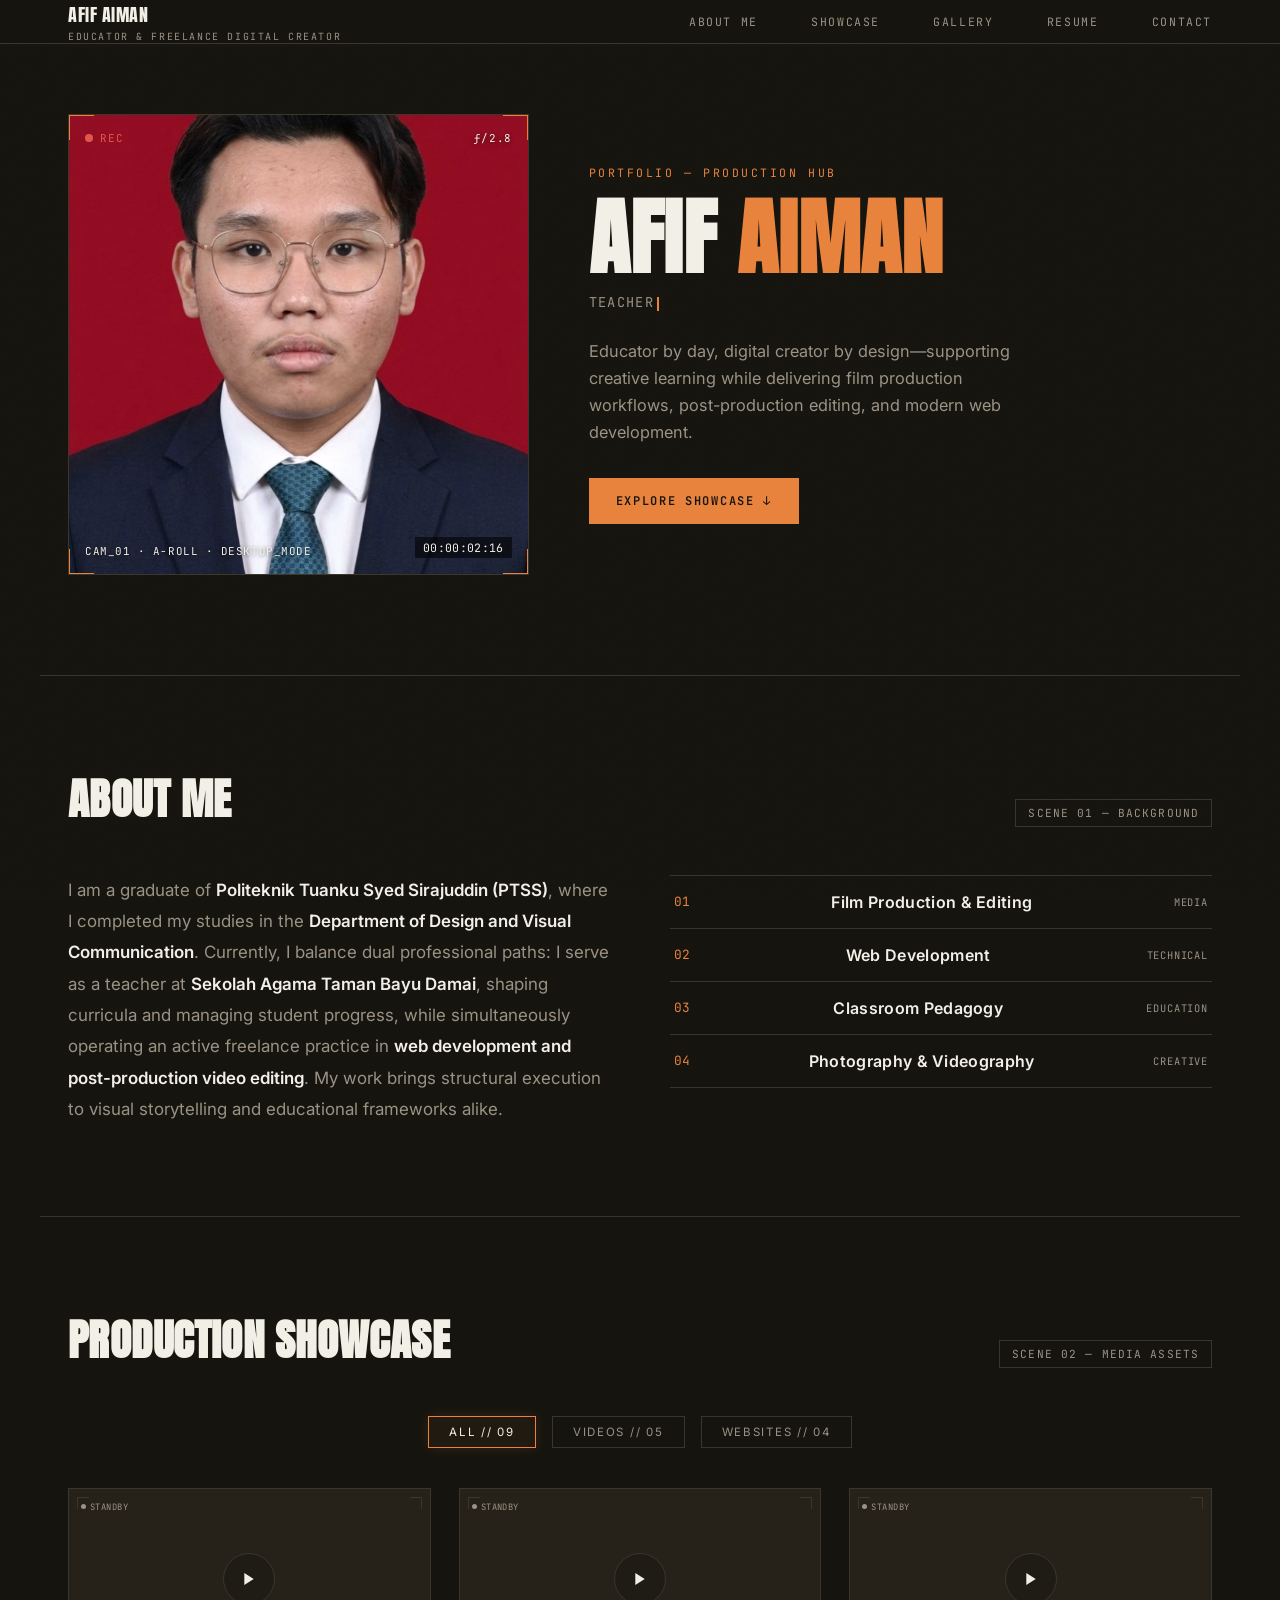
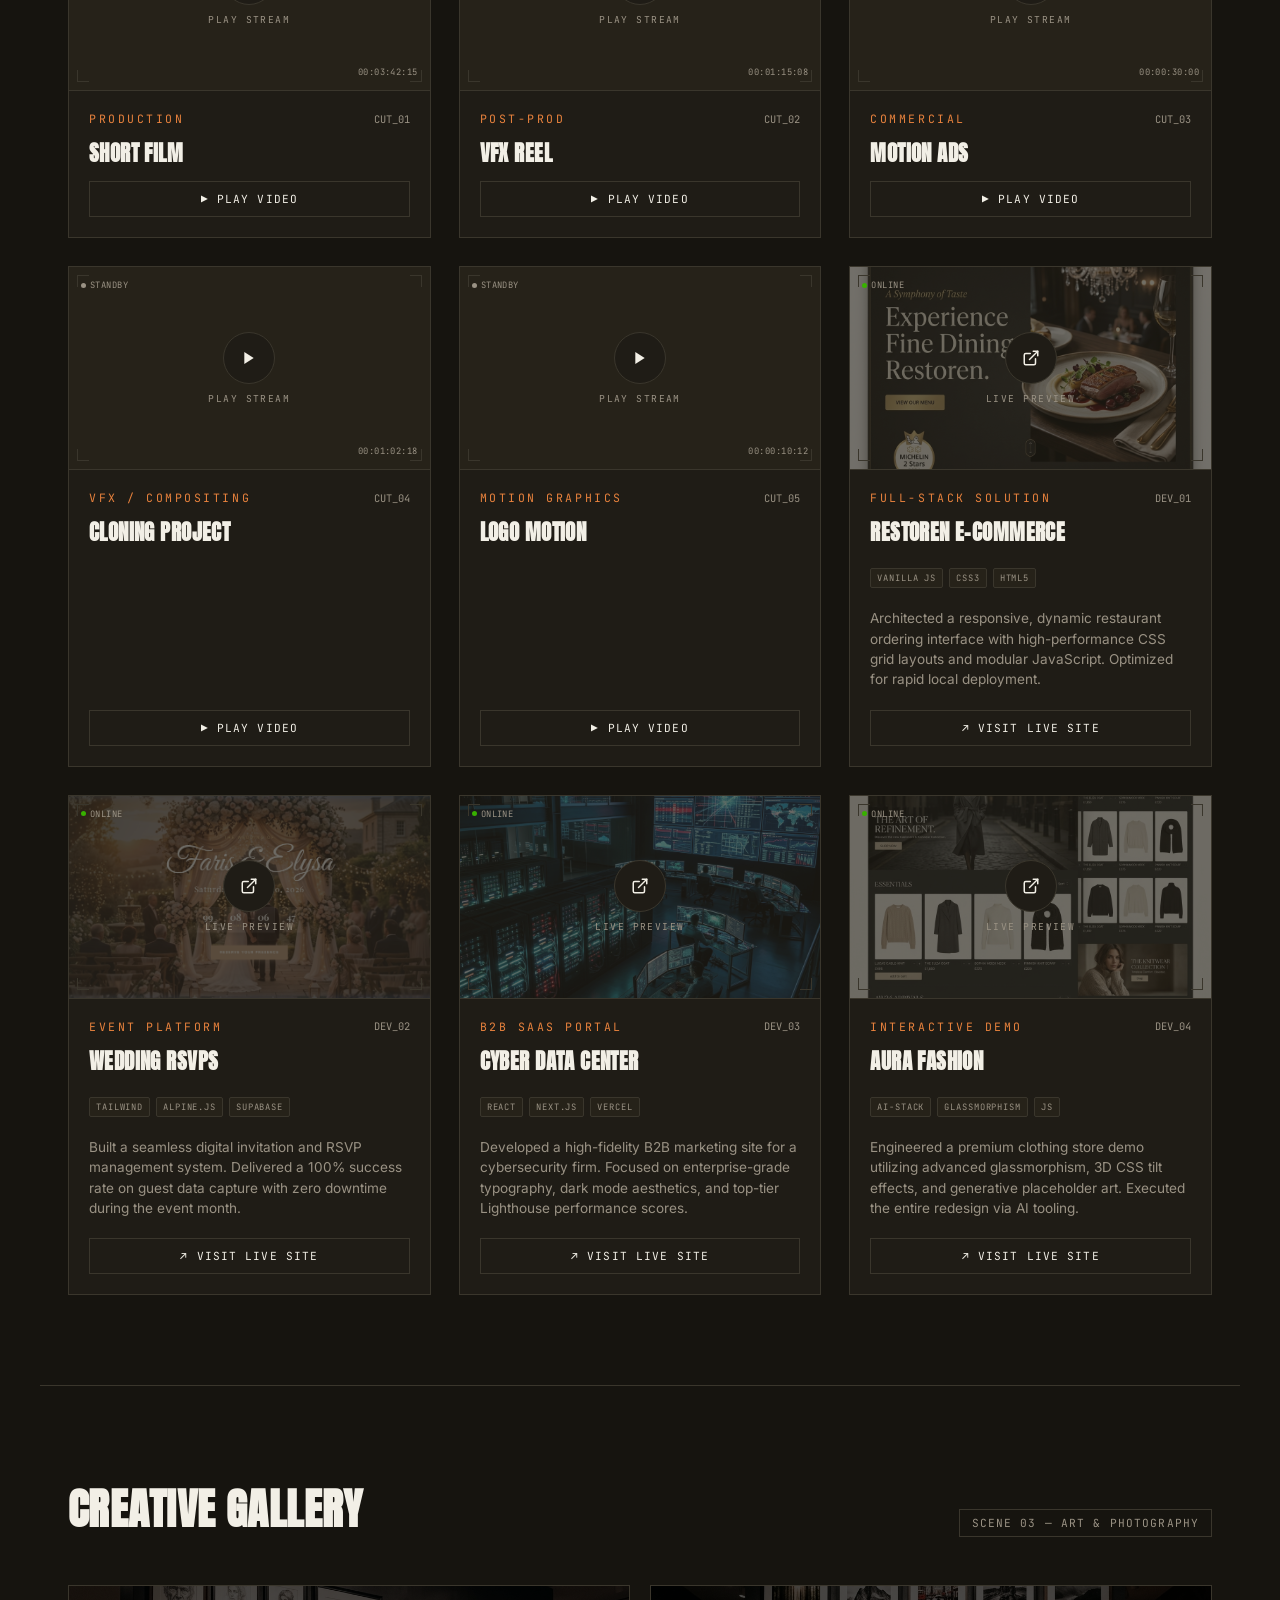
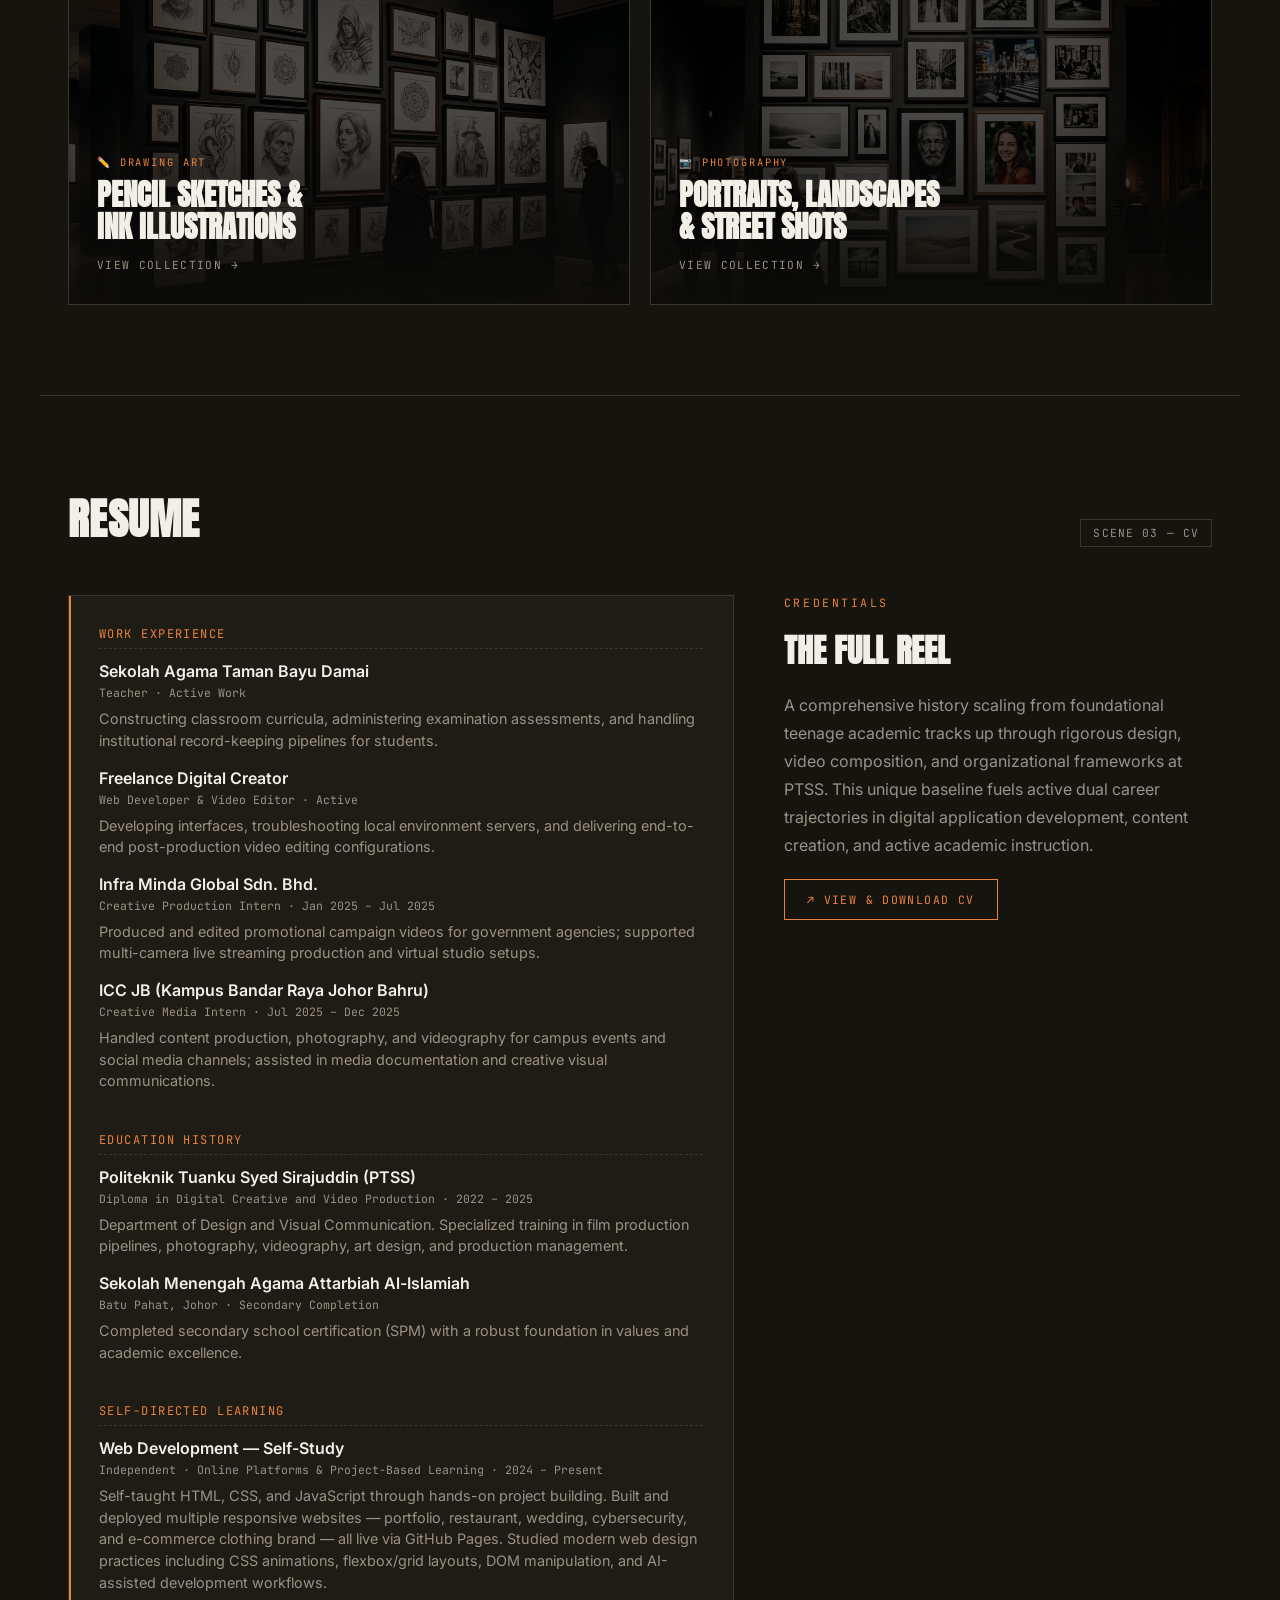
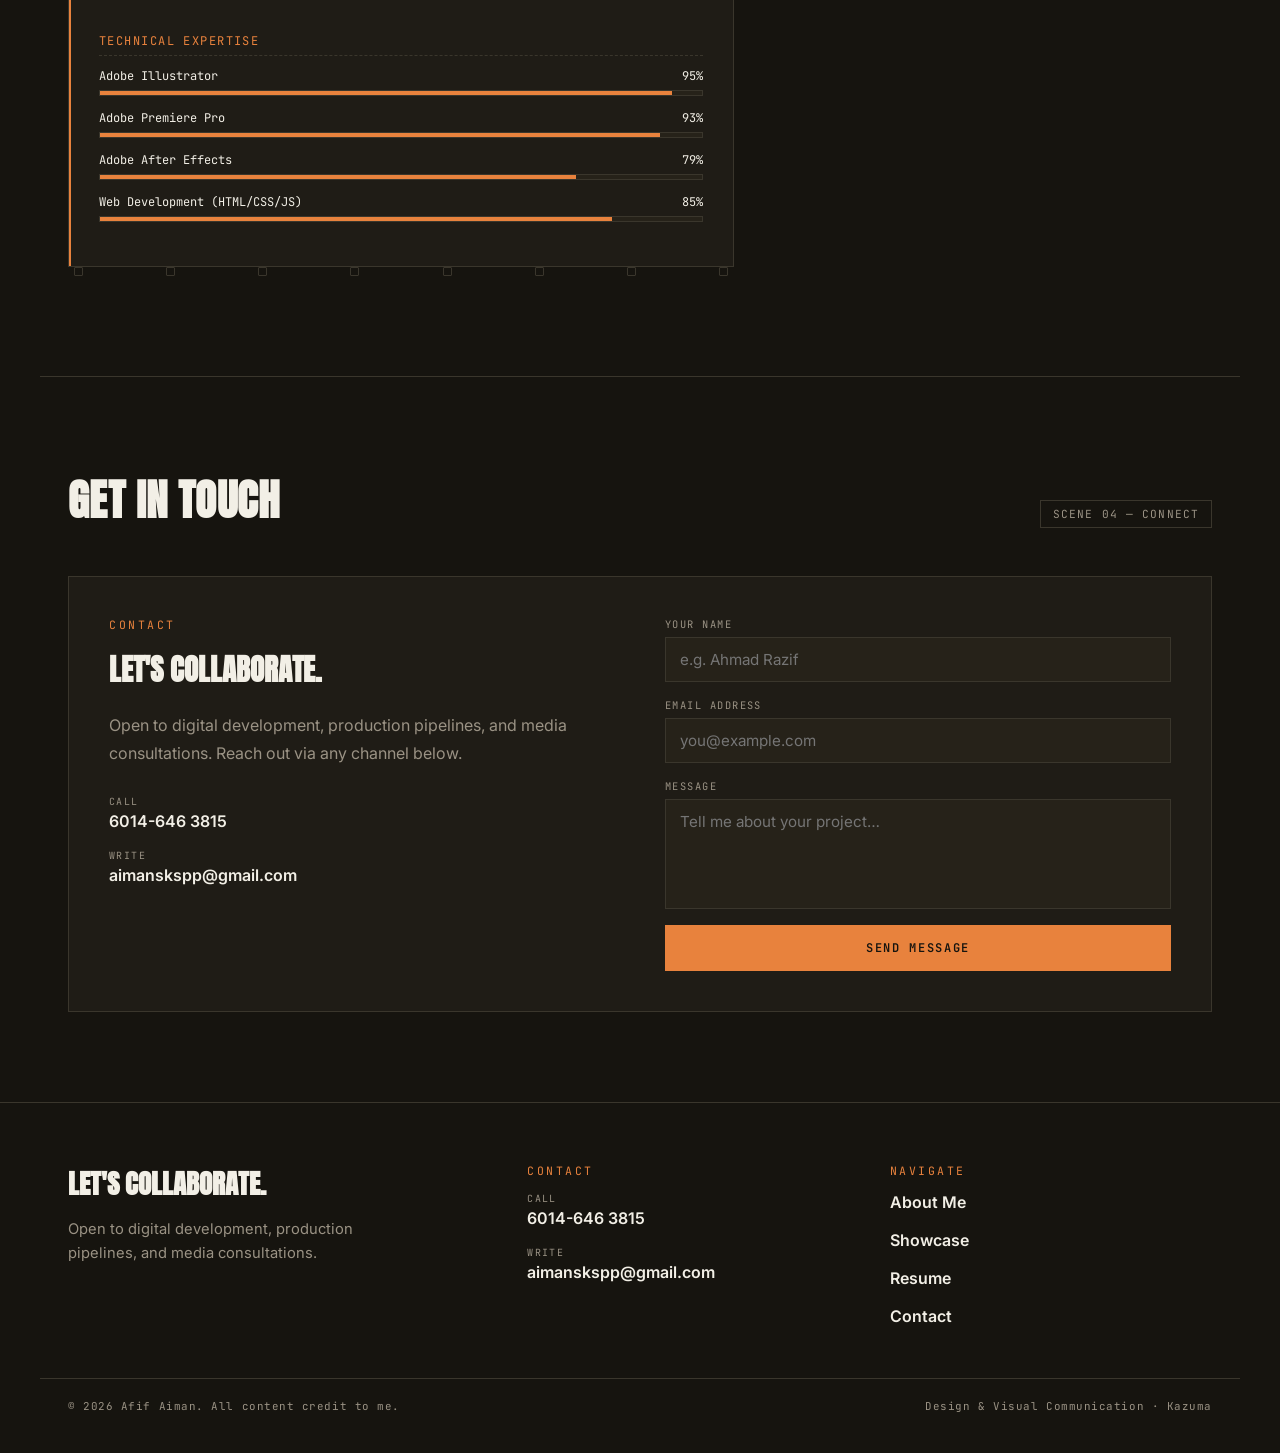
==== index.html @ 5ef1ac7d "Initial commit of portfolio codebase" ====
<!DOCTYPE html>
<html lang="en">

<head>
  <meta charset="UTF-8">
  <meta name="viewport" content="width=device-width, initial-scale=1.0">
  <meta name="description"
    content="Afif Aiman — Educator, Video Editor & Web Developer. Portfolio showcasing film production, post-production work, and web development projects.">
  
  <!-- Open Graph / Facebook -->
  <meta property="og:type" content="website">
  <meta property="og:title" content="Afif Aiman — Portfolio">
  <meta property="og:description" content="Educator, Video Editor & Web Developer. Portfolio showcasing film production, post-production work, and web development projects.">
  <meta property="og:image" content="assets/images/afif_portrait.jpg">

  <title>Afif Aiman — Portfolio</title>

  <!-- Preconnect for fonts -->
  <link rel="preconnect" href="https://fonts.googleapis.com">
  <link rel="preconnect" href="https://fonts.gstatic.com" crossorigin>
  <link
    href="https://fonts.googleapis.com/css2?family=Anton&family=Inter:wght@400;500;600;700;800&family=JetBrains+Mono:wght@400;500;600&display=swap"
    rel="stylesheet">

  <!-- Stylesheets -->
  <link rel="stylesheet" href="css/style.css">
  <link rel="stylesheet" href="css/animations.css">
  <link rel="stylesheet" href="css/components.css">
</head>

<body>

  <!-- ================================================================
     PAGE LOADER
================================================================ -->
  <div id="page-loader">
    <div class="loader-name">Afif <span>Aiman</span></div>
    <div class="loader-tc mono">LOADING REEL…</div>
    <div class="loader-bar-wrap">
      <div class="loader-bar"></div>
    </div>
  </div>

  <!-- ================================================================
     HEADER / NAV
================================================================ -->
  <header>
    <nav class="container">
      <a href="#top" class="brand">
        <span class="name">AFIF AIMAN</span>
        <span class="role">Educator &amp; Freelance Digital Creator</span>
      </a>
      <div class="navlinks" id="navlinks">
        <a href="#about">About Me</a>
        <a href="#work">Showcase</a>
        <a href="#gallery">Gallery</a>
        <a href="#resume">Resume</a>
        <a href="#contact">Contact</a>
      </div>
      <button class="menu-btn" id="menuBtn" aria-label="Toggle menu">
        <span></span><span></span><span></span>
      </button>
    </nav>
  </header>

  <!-- ================================================================
     HERO
================================================================ -->
  <section class="hero" id="top">
    <!-- Portrait Viewfinder -->
    <div class="viewfinder reveal">
      <div class="corner tl"></div>
      <div class="corner tr"></div>
      <div class="corner bl"></div>
      <div class="corner br"></div>
      <div class="rec"><span class="dot"></span>REC</div>
      <div class="fstop">ƒ/2.8</div>
      <img src="assets/images/afif_portrait.jpg" alt="Afif Aiman Portrait">
      <div class="frame-label">CAM_01 · A-ROLL · <span id="device-status">DETECTING…</span></div>
      <div class="tc mono" id="timecode">00:00:00:00</div>
    </div>

    <!-- Hero Text -->
    <div class="hero-copy">
      <span class="eyebrow reveal">Portfolio — Production Hub</span>
      <h1 class="reveal">Afif <span>Aiman</span></h1>
      <div class="role-line mono reveal" id="role-typing"></div>
    <p class="lede reveal">Educator by day, digital creator by design—supporting creative learning while delivering film production workflows, post-production editing, and modern web development.</p>
      <a href="#work" class="btn reveal">Explore Showcase ↓</a>
    </div>
  </section>

  <div class="divider"></div>

  <!-- ================================================================
     ABOUT ME
================================================================ -->
  <section id="about">
    <div class="sec-head reveal">
      <h2>About Me</h2>
      <span class="slate mono">SCENE 01 — BACKGROUND</span>
    </div>
    <div class="about-grid">
      <p class="reveal">
        I am a graduate of <strong>Politeknik Tuanku Syed Sirajuddin (PTSS)</strong>, where I completed my studies in
        the <strong>Department of Design and Visual Communication</strong>. Currently, I balance dual professional
        paths: I serve as a teacher at <strong>Sekolah Agama Taman Bayu Damai</strong>, shaping curricula and managing
        student progress, while simultaneously operating an active freelance practice in <strong>web development and
          post-production video editing</strong>. My work brings structural execution to visual storytelling and
        educational frameworks alike.
      </p>
      <div class="discipline-list reveal">
        <div class="row"><span class="n">01</span><span class="label">Film Production &amp; Editing</span><span
            class="tag">Media</span></div>
        <div class="row"><span class="n">02</span><span class="label">Web Development</span><span
            class="tag">Technical</span></div>
        <div class="row"><span class="n">03</span><span class="label">Classroom Pedagogy</span><span
            class="tag">Education</span></div>
        <div class="row"><span class="n">04</span><span class="label">Photography &amp; Videography</span><span
            class="tag">Creative</span></div>
      </div>
    </div>
  </section>

  <div class="divider"></div>

  <!-- ================================================================
     PRODUCTION SHOWCASE
================================================================ -->
  <section id="work">
    <div class="sec-head reveal">
      <h2>Production Showcase</h2>
      <span class="slate mono">SCENE 02 — MEDIA ASSETS</span>
    </div>

    <!-- Project Type Filters -->
    <div class="showcase-filters reveal">
      <button class="filter-btn active font-mono" data-filter="all">ALL // 09</button>
      <button class="filter-btn font-mono" data-filter="video">VIDEOS // 05</button>
      <button class="filter-btn font-mono" data-filter="web">WEBSITES // 04</button>
    </div>

    <div class="portfolio-grid reveal-stagger">

      <!-- Card 1 -->
      <div class="project-card" data-video-id="19JrZPFjQmcKv3KXk-9Lq7oL4a1dRv72q" data-category="video">
        <div class="thumb-container">
          <div class="mini-corner tl"></div>
          <div class="mini-corner tr"></div>
          <div class="mini-corner bl"></div>
          <div class="mini-corner br"></div>
          <div class="play-overlay">
            <div class="play-btn-circle">
              <svg width="16" height="16" viewBox="0 0 24 24" fill="currentColor">
                <polygon points="5 3 19 12 5 21 5 3"></polygon>
              </svg>
            </div>
            <span class="play-status mono">PLAY STREAM</span>
          </div>
          <div class="mini-rec"><span class="mini-dot"></span>STANDBY</div>
          <div class="mini-timecode mono">00:03:42:15</div>
        </div>
        <div class="card-details">
          <div class="card-meta">
            <span class="eyebrow">Production</span>
            <span class="mono">CUT_01</span>
          </div>
          <h3 class="proj-title">Short Film</h3>
          <button class="card-link play-trigger">▶ Play Video</button>
        </div>
      </div>

      <!-- Card 2 -->
      <div class="project-card" data-video-id="1i-bFOlFZlVNSfEAXSHqJ-2ljofDSh2hA" data-category="video">
        <div class="thumb-container">
          <div class="mini-corner tl"></div>
          <div class="mini-corner tr"></div>
          <div class="mini-corner bl"></div>
          <div class="mini-corner br"></div>
          <div class="play-overlay">
            <div class="play-btn-circle">
              <svg width="16" height="16" viewBox="0 0 24 24" fill="currentColor">
                <polygon points="5 3 19 12 5 21 5 3"></polygon>
              </svg>
            </div>
            <span class="play-status mono">PLAY STREAM</span>
          </div>
          <div class="mini-rec"><span class="mini-dot"></span>STANDBY</div>
          <div class="mini-timecode mono">00:01:15:08</div>
        </div>
        <div class="card-details">
          <div class="card-meta">
            <span class="eyebrow">Post-Prod</span>
            <span class="mono">CUT_02</span>
          </div>
          <h3 class="proj-title">VFX Reel</h3>
          <button class="card-link play-trigger">▶ Play Video</button>
        </div>
      </div>

      <!-- Card 3 -->
      <div class="project-card" data-video-id="1vhKcCFGJSH9IET9AkDH5vmOn2MJUQjmy" data-category="video">
        <div class="thumb-container">
          <div class="mini-corner tl"></div>
          <div class="mini-corner tr"></div>
          <div class="mini-corner bl"></div>
          <div class="mini-corner br"></div>
          <div class="play-overlay">
            <div class="play-btn-circle">
              <svg width="16" height="16" viewBox="0 0 24 24" fill="currentColor">
                <polygon points="5 3 19 12 5 21 5 3"></polygon>
              </svg>
            </div>
            <span class="play-status mono">PLAY STREAM</span>
          </div>
          <div class="mini-rec"><span class="mini-dot"></span>STANDBY</div>
          <div class="mini-timecode mono">00:00:30:00</div>
        </div>
        <div class="card-details">
          <div class="card-meta">
            <span class="eyebrow">Commercial</span>
            <span class="mono">CUT_03</span>
          </div>
          <h3 class="proj-title">Motion Ads</h3>
          <button class="card-link play-trigger">▶ Play Video</button>
        </div>
      </div>

      <!-- Card 4 -->
      <div class="project-card" data-video-id="1fyhZ5MHlgwYPPy3WdwD_O8TzLxdksCBk" data-category="video">
        <div class="thumb-container">
          <div class="mini-corner tl"></div>
          <div class="mini-corner tr"></div>
          <div class="mini-corner bl"></div>
          <div class="mini-corner br"></div>
          <div class="play-overlay">
            <div class="play-btn-circle">
              <svg width="16" height="16" viewBox="0 0 24 24" fill="currentColor">
                <polygon points="5 3 19 12 5 21 5 3"></polygon>
              </svg>
            </div>
            <span class="play-status mono">PLAY STREAM</span>
          </div>
          <div class="mini-rec"><span class="mini-dot"></span>STANDBY</div>
          <div class="mini-timecode mono">00:01:02:18</div>
        </div>
        <div class="card-details">
          <div class="card-meta">
            <span class="eyebrow">VFX / Compositing</span>
            <span class="mono">CUT_04</span>
          </div>
          <h3 class="proj-title">Cloning Project</h3>
          <button class="card-link play-trigger">▶ Play Video</button>
        </div>
      </div>

      <!-- Card 5 -->
      <div class="project-card" data-video-id="1nnyy6swxqSJ3A_WnFyUNcSyf5q1lVf3g" data-category="video">
        <div class="thumb-container">
          <div class="mini-corner tl"></div>
          <div class="mini-corner tr"></div>
          <div class="mini-corner bl"></div>
          <div class="mini-corner br"></div>
          <div class="play-overlay">
            <div class="play-btn-circle">
              <svg width="16" height="16" viewBox="0 0 24 24" fill="currentColor">
                <polygon points="5 3 19 12 5 21 5 3"></polygon>
              </svg>
            </div>
            <span class="play-status mono">PLAY STREAM</span>
          </div>
          <div class="mini-rec"><span class="mini-dot"></span>STANDBY</div>
          <div class="mini-timecode mono">00:00:10:12</div>
        </div>
        <div class="card-details">
          <div class="card-meta">
            <span class="eyebrow">Motion Graphics</span>
            <span class="mono">CUT_05</span>
          </div>
          <h3 class="proj-title">Logo Motion</h3>
          <button class="card-link play-trigger">▶ Play Video</button>
        </div>
      </div>

      <!-- Card 6 (Web Development) -->
      <div class="project-card web-project" data-category="web">
<a href="https://celadon-puffpuff-ca293a.netlify.app" target="_blank" rel="noopener" class="thumb-container">
          <div class="mini-corner tl"></div>
          <div class="mini-corner tr"></div>
          <div class="mini-corner bl"></div>
          <div class="mini-corner br"></div>
          <div class="play-overlay">
            <div class="play-btn-circle">
              <svg width="18" height="18" viewBox="0 0 24 24" fill="none" stroke="currentColor" stroke-width="2"
                stroke-linecap="round" stroke-linejoin="round">
                <path d="M18 13v6a2 2 0 0 1-2 2H5a2 2 0 0 1-2-2V8a2 2 0 0 1 2-2h6"></path>
                <polyline points="15 3 21 3 21 9"></polyline>
                <line x1="10" y1="14" x2="21" y2="3"></line>
              </svg>
            </div>
            <span class="play-status mono">LIVE PREVIEW</span>
          </div>
          <div class="mini-rec"><span class="mini-dot active"></span>ONLINE</div>
          <img class="web-thumb" src="assets/images/restoren_screenshot.png" alt="Restoren Website Mockup">
        </a>
        <div class="card-details">
          <div class="card-meta">
            <span class="eyebrow">Full-Stack Solution</span>
            <span class="mono">DEV_01</span>
          </div>
          <h3 class="proj-title">Restoren E-Commerce</h3>
          <div class="tech-tags">
            <span>Vanilla JS</span><span>CSS3</span><span>HTML5</span>
          </div>
          <p class="proj-desc">Architected a responsive, dynamic restaurant ordering interface with high-performance CSS grid layouts and modular JavaScript. Optimized for rapid local deployment.</p>
<a href="https://celadon-puffpuff-ca293a.netlify.app" target="_blank" rel="noopener" class="card-link">↗ Visit Live Site</a>
        </div>
      </div>

      <!-- Card 7 (Web Development) -->
      <div class="project-card web-project" data-category="web">
<a href="https://joyful-fenglisu-0a3057.netlify.app" target="_blank" rel="noopener" class="thumb-container">
          <div class="mini-corner tl"></div>
          <div class="mini-corner tr"></div>
          <div class="mini-corner bl"></div>
          <div class="mini-corner br"></div>
          <div class="play-overlay">
            <div class="play-btn-circle">
              <svg width="18" height="18" viewBox="0 0 24 24" fill="none" stroke="currentColor" stroke-width="2"
                stroke-linecap="round" stroke-linejoin="round">
                <path d="M18 13v6a2 2 0 0 1-2 2H5a2 2 0 0 1-2-2V8a2 2 0 0 1 2-2h6"></path>
                <polyline points="15 3 21 3 21 9"></polyline>
                <line x1="10" y1="14" x2="21" y2="3"></line>
              </svg>
            </div>
            <span class="play-status mono">LIVE PREVIEW</span>
          </div>
          <div class="mini-rec"><span class="mini-dot active"></span>ONLINE</div>
          <img class="web-thumb" src="assets/images/wedding_screenshot.png" alt="Wedding Website Mockup">
        </a>
        <div class="card-details">
          <div class="card-meta">
            <span class="eyebrow">Event Platform</span>
            <span class="mono">DEV_02</span>
          </div>
          <h3 class="proj-title">Wedding RSVPs</h3>
          <div class="tech-tags">
            <span>Tailwind</span><span>Alpine.js</span><span>Supabase</span>
          </div>
          <p class="proj-desc">Built a seamless digital invitation and RSVP management system. Delivered a 100% success rate on guest data capture with zero downtime during the event month.</p>
<a href="https://joyful-fenglisu-0a3057.netlify.app" target="_blank" rel="noopener" class="card-link">↗ Visit Live Site</a>
        </div>
      </div>

      <!-- Card 8 (Web Development) -->
      <div class="project-card web-project" data-category="web">
<a href="https://astounding-salmiakki-6d074b.netlify.app" target="_blank" rel="noopener" class="thumb-container">
          <div class="mini-corner tl"></div>
          <div class="mini-corner tr"></div>
          <div class="mini-corner bl"></div>
          <div class="mini-corner br"></div>
          <div class="play-overlay">
            <div class="play-btn-circle">
              <svg width="18" height="18" viewBox="0 0 24 24" fill="none" stroke="currentColor" stroke-width="2"
                stroke-linecap="round" stroke-linejoin="round">
                <path d="M18 13v6a2 2 0 0 1-2 2H5a2 2 0 0 1-2-2V8a2 2 0 0 1 2-2h6"></path>
                <polyline points="15 3 21 3 21 9"></polyline>
                <line x1="10" y1="14" x2="21" y2="3"></line>
              </svg>
            </div>
            <span class="play-status mono">LIVE PREVIEW</span>
          </div>
          <div class="mini-rec"><span class="mini-dot active"></span>ONLINE</div>
          <img class="web-thumb" src="assets/images/datacenter_screenshot.png" alt="Cybersecurity Website Mockup">
        </a>
        <div class="card-details">
          <div class="card-meta">
            <span class="eyebrow">B2B SaaS Portal</span>
            <span class="mono">DEV_03</span>
          </div>
          <h3 class="proj-title">Cyber Data Center</h3>
          <div class="tech-tags">
            <span>React</span><span>Next.js</span><span>Vercel</span>
          </div>
          <p class="proj-desc">Developed a high-fidelity B2B marketing site for a cybersecurity firm. Focused on enterprise-grade typography, dark mode aesthetics, and top-tier Lighthouse performance scores.</p>
<a href="https://astounding-salmiakki-6d074b.netlify.app" target="_blank" rel="noopener" class="card-link">↗ Visit Live Site</a>
        </div>
      </div>

      <!-- Card 9 (Web Development - Clothing) -->
      <div class="project-card web-project" data-category="web">
<a href="https://clinquant-gecko-3208d1.netlify.app" target="_blank" rel="noopener" class="thumb-container">
          <div class="mini-corner tl"></div>
          <div class="mini-corner tr"></div>
          <div class="mini-corner bl"></div>
          <div class="mini-corner br"></div>
          <div class="play-overlay">
            <div class="play-btn-circle">
              <svg width="18" height="18" viewBox="0 0 24 24" fill="none" stroke="currentColor" stroke-width="2"
                stroke-linecap="round" stroke-linejoin="round">
                <path d="M18 13v6a2 2 0 0 1-2 2H5a2 2 0 0 1-2-2V8a2 2 0 0 1 2-2h6"></path>
                <polyline points="15 3 21 3 21 9"></polyline>
                <line x1="10" y1="14" x2="21" y2="3"></line>
              </svg>
            </div>
            <span class="play-status mono">LIVE PREVIEW</span>
          </div>
          <div class="mini-rec"><span class="mini-dot active"></span>ONLINE</div>
          <img class="web-thumb" src="clothing/assets/clothing_screenshot.png" alt="AURA Clothing Mockup">
        </a>
        <div class="card-details">
          <div class="card-meta">
            <span class="eyebrow">Interactive Demo</span>
            <span class="mono">DEV_04</span>
          </div>
          <h3 class="proj-title">AURA Fashion</h3>
          <div class="tech-tags">
            <span>AI-Stack</span><span>Glassmorphism</span><span>JS</span>
          </div>
          <p class="proj-desc">Engineered a premium clothing store demo utilizing advanced glassmorphism, 3D CSS tilt effects, and generative placeholder art. Executed the entire redesign via AI tooling.</p>
<a href="https://clinquant-gecko-3208d1.netlify.app" target="_blank" rel="noopener" class="card-link">↗ Visit Live Site</a>
        </div>
      </div>

    </div>
  </section>

  <div class="divider"></div>

  <!-- ================================================================
     GALLERY TEASER
================================================================ -->
  <section id="gallery">
    <div class="sec-head reveal">
      <h2>Creative Gallery</h2>
      <span class="slate mono">SCENE 03 — ART &amp; PHOTOGRAPHY</span>
    </div>
    <div class="gallery-teaser reveal">
      <a href="./gallery/index.html" class="gallery-card drawing-card" id="galleryCardDrawing">
        <div class="gc-bg" style="background-image:url('./gallery/images/drawing_hero.png')"></div>
        <div class="gc-content">
          <span class="gc-label mono">✏️ Drawing Art</span>
          <h3>Pencil Sketches &amp;<br>Ink Illustrations</h3>
          <span class="gc-cta">View Collection →</span>
        </div>
      </a>
      <a href="./gallery/index.html" class="gallery-card photo-card" id="galleryCardPhoto">
        <div class="gc-bg" style="background-image:url('./gallery/images/photo_hero.png')"></div>
        <div class="gc-content">
          <span class="gc-label mono">📷 Photography</span>
          <h3>Portraits, Landscapes<br>&amp; Street Shots</h3>
          <span class="gc-cta">View Collection →</span>
        </div>
      </a>
    </div>
  </section>

  <div class="divider"></div>



  <!-- ================================================================
     RESUME
================================================================ -->
  <section id="resume">
    <div class="sec-head reveal">
      <h2>Resume</h2>
      <span class="slate mono">SCENE 03 — CV</span>
    </div>
    <div class="resume-wrap">
      <div>
        <div class="resume-card reveal">
          <!-- Work Experience -->
          <div>
            <div class="resume-section-title">Work Experience</div>
            <div class="resume-item">
              <h4>Sekolah Agama Taman Bayu Damai</h4>
              <div class="meta">Teacher · Active Work</div>
              <p>Constructing classroom curricula, administering examination assessments, and handling institutional
                record-keeping pipelines for students.</p>
            </div>
            <div class="resume-item">
              <h4>Freelance Digital Creator</h4>
              <div class="meta">Web Developer &amp; Video Editor · Active</div>
              <p>Developing interfaces, troubleshooting local environment servers, and delivering end-to-end
                post-production video editing configurations.</p>
            </div>
            <div class="resume-item">
              <h4>Infra Minda Global Sdn. Bhd.</h4>
              <div class="meta">Creative Production Intern · Jan 2025 – Jul 2025</div>
              <p>Produced and edited promotional campaign videos for government agencies; supported multi-camera live streaming production and virtual studio setups.</p>
            </div>
            <div class="resume-item">
              <h4>ICC JB (Kampus Bandar Raya Johor Bahru)</h4>
              <div class="meta">Creative Media Intern · Jul 2025 – Dec 2025</div>
              <p>Handled content production, photography, and videography for campus events and social media channels; assisted in media documentation and creative visual communications.</p>
            </div>
          </div>

          <!-- Education -->
          <div>
            <div class="resume-section-title">Education History</div>
            <div class="resume-item">
              <h4>Politeknik Tuanku Syed Sirajuddin (PTSS)</h4>
              <div class="meta">Diploma in Digital Creative and Video Production · 2022 – 2025</div>
              <p>Department of Design and Visual Communication. Specialized training in film production pipelines,
                photography, videography, art design, and production management.</p>
            </div>
            <div class="resume-item">
              <h4>Sekolah Menengah Agama Attarbiah Al-Islamiah</h4>
              <div class="meta">Batu Pahat, Johor · Secondary Completion</div>
              <p>Completed secondary school certification (SPM) with a robust foundation in values and academic
                excellence.</p>
            </div>
          </div>

          <!-- Self-Directed Learning -->
          <div>
            <div class="resume-section-title">Self-Directed Learning</div>
            <div class="resume-item">
              <h4>Web Development — Self-Study</h4>
              <div class="meta">Independent · Online Platforms &amp; Project-Based Learning · 2024 – Present</div>
              <p>Self-taught HTML, CSS, and JavaScript through hands-on project building. Built and deployed multiple
                responsive websites — portfolio, restaurant, wedding, cybersecurity, and e-commerce clothing brand —
                all live via GitHub Pages. Studied modern web design practices including CSS animations, flexbox/grid
                layouts, DOM manipulation, and AI-assisted development workflows.</p>
            </div>
          </div>

          <!-- Skills -->
          <div>
            <div class="resume-section-title">Technical Expertise</div>
            <div class="skill-progress">
              <div class="info"><span>Adobe Illustrator</span><span>95%</span></div>
              <div class="bar-bg">
                <div class="bar-fill" data-width="95%"></div>
              </div>
            </div>
            <div class="skill-progress">
              <div class="info"><span>Adobe Premiere Pro</span><span>93%</span></div>
              <div class="bar-bg">
                <div class="bar-fill" data-width="93%"></div>
              </div>
            </div>
            <div class="skill-progress">
              <div class="info"><span>Adobe After Effects</span><span>79%</span></div>
              <div class="bar-bg">
                <div class="bar-fill" data-width="79%"></div>
              </div>
            </div>
            <div class="skill-progress">
              <div class="info"><span>Web Development (HTML/CSS/JS)</span><span>85%</span></div>
              <div class="bar-bg">
                <div class="bar-fill" data-width="85%"></div>
              </div>
            </div>
          </div>
        </div>
        <div class="sprockets">
          <span></span><span></span><span></span><span></span><span></span><span></span><span></span><span></span>
        </div>
      </div>

      <div class="resume-info reveal">
        <span class="eyebrow">Credentials</span>
        <h3>The Full Reel</h3>
        <p>A comprehensive history scaling from foundational teenage academic tracks up through rigorous design, video
          composition, and organizational frameworks at PTSS. This unique baseline fuels active dual career trajectories
          in digital application development, content creation, and active academic instruction.</p>
        <a class="download-btn" href="assets/cv/afif_cv.html" target="_blank" rel="noopener" aria-label="Open CV">
          ↗ View &amp; Download CV
        </a>
      </div>
    </div>
  </section>

  <div class="divider"></div>

  <!-- ================================================================
     CONTACT
================================================================ -->
  <section id="contact">
    <div class="sec-head reveal">
      <h2>Get In Touch</h2>
      <span class="slate mono">SCENE 04 — CONNECT</span>
    </div>
    <div class="contact-section reveal">
      <div class="contact-grid">
        <!-- Info Block -->
        <div class="contact-info-block">
          <span class="eyebrow">Contact</span>
          <h3>Let's Collaborate.</h3>
          <p>Open to digital development, production
            pipelines, and media consultations. Reach out via any channel below.</p>
          <div class="contact-line-item">
            <span class="k">Call</span>
            <a href="tel:+60146463815"><span class="v">6014-646 3815</span></a>
          </div>
          <div class="contact-line-item">
            <span class="k">Write</span>
            <a href="mailto:aimanskspp@gmail.com"><span class="v">aimanskspp@gmail.com</span></a>
          </div>
        </div>

        <!-- Contact Form — powered by FormSubmit.co (no backend needed) -->
        <form class="contact-form" id="contactForm" method="POST" novalidate>
          <input type="hidden" name="_subject" value="New message from your portfolio">
          <input type="hidden" name="_captcha" value="false">
          <input type="hidden" name="_template" value="table">
          <input type="hidden" name="_next" value="thanks.html">
          <input type="text" name="_honey" style="display:none">

          <div class="form-group">
            <label for="contact-name">Your Name</label>
            <input type="text" id="contact-name" name="name" placeholder="e.g. Ahmad Razif" required>
          </div>
          <div class="form-group">
            <label for="contact-email">Email Address</label>
            <input type="email" id="contact-email" name="email" placeholder="you@example.com" required>
          </div>
          <div class="form-group">
            <label for="contact-message">Message</label>
            <textarea id="contact-message" name="message" placeholder="Tell me about your project…" required></textarea>
          </div>
          <button type="submit" class="submit-btn" id="submitBtn">Send Message</button>
        </form>
      </div>
    </div>
  </section>

  <!-- ================================================================
     FOOTER
================================================================ -->
  <footer>
    <div class="foot-inner">
      <div>
        <h3>Let's collaborate.</h3>
        <p>Open to digital development, production pipelines, and media consultations.</p>
      </div>
      <div class="foot-col">
        <span class="eyebrow">Contact</span>
        <a class="contact-line" href="tel:+60146463815">
          <span class="k">Call</span><span class="v">6014-646 3815</span>
        </a>
        <a class="contact-line" href="mailto:aimanskspp@gmail.com">
          <span class="k">Write</span><span class="v">aimanskspp@gmail.com</span>
        </a>
      </div>
      <div class="foot-col">
        <span class="eyebrow">Navigate</span>
        <a class="contact-line" href="#about"><span class="v">About Me</span></a>
        <a class="contact-line" href="#work"><span class="v">Showcase</span></a>
        <a class="contact-line" href="#resume"><span class="v">Resume</span></a>
        <a class="contact-line" href="#contact"><span class="v">Contact</span></a>
      </div>
    </div>
    <div class="copyright">
      <span>© 2026 Afif Aiman. All content credit to me.</span>
      <span>Design &amp; Visual Communication · Kazuma</span>
    </div>
  </footer>

  <!-- ================================================================
     VIDEO MODAL
================================================================ -->
  <div class="video-modal" id="videoModal" role="dialog" aria-modal="true" aria-label="Video Player">
    <div class="modal-overlay"></div>
    <div class="modal-content">
      <button class="modal-close" id="modalClose" aria-label="Close player">
        <svg width="24" height="24" viewBox="0 0 24 24" fill="none" stroke="currentColor" stroke-width="2"
          stroke-linecap="round" stroke-linejoin="round">
          <line x1="18" y1="6" x2="6" y2="18"></line>
          <line x1="6" y1="6" x2="18" y2="18"></line>
        </svg>
      </button>
      <div class="video-wrapper">
        <iframe id="modalIframe" src="" frameborder="0" allow="autoplay; fullscreen" allowfullscreen></iframe>
      </div>
      <div class="modal-fallback-bar">
        <span>Browser blocking preview?</span>
        <a id="modalFallbackLink" href="" target="_blank" rel="noopener" class="fallback-link">Stream directly on Google
          Drive ↗</a>
      </div>
    </div>
  </div>

  <!-- ================================================================
     SCRIPTS (deferred, order matters)
================================================================ -->
  <script src="js/main.js" defer></script>
  <script src="js/modal.js" defer></script>
  <script src="js/interactions.js" defer></script>

</body>

</html>
---- css/style.css ----
/* ============================================================
   STYLE.CSS — Design Tokens, Reset, Typography, Layout
   ============================================================ */

@import url('https://fonts.googleapis.com/css2?family=Anton&family=Inter:wght@400;500;600;700;800&family=JetBrains+Mono:wght@400;500;600&display=swap');

/* ---------- TOKENS ---------- */
:root {
  --bg:      #16140F;
  --panel:   #1F1C16;
  --panel-2: #262219;
  --text:    #F2EFE6;
  --muted:   #9A9284;
  --amber:   #E8823D;
  --teal:    #3D6E77;
  --line:    #3A362C;
  --shadow:  0 8px 32px rgba(0,0,0,0.55);
}

/* ---------- RESET ---------- */
*, *::before, *::after { margin: 0; padding: 0; box-sizing: border-box; }
html { scroll-behavior: smooth; font-size: 16px; }
body {
  background: var(--bg);
  color: var(--text);
  font-family: 'Inter', sans-serif;
  overflow-x: hidden;
  -webkit-font-smoothing: antialiased;
}
::selection { background: var(--amber); color: #16140F; }
a { color: inherit; text-decoration: none; }
button { font-family: inherit; cursor: pointer; }
img { display: block; max-width: 100%; }

/* ---------- TYPOGRAPHY HELPERS ---------- */
.mono  { font-family: 'JetBrains Mono', monospace; }
.eyebrow {
  font-family: 'JetBrains Mono', monospace;
  font-size: .72rem;
  letter-spacing: .22em;
  text-transform: uppercase;
  color: var(--amber);
}

/* ---------- LAYOUT HELPERS ---------- */
.container { max-width: 1200px; margin: 0 auto; padding: 0 28px; }
section { max-width: 1200px; margin: 0 auto; padding: 90px 28px; scroll-margin-top: 80px; }
.divider { height: 1px; background: var(--line); max-width: 1200px; margin: 0 auto; }
.sec-head {
  display: flex; align-items: baseline; justify-content: space-between;
  gap: 24px; margin-bottom: 44px; flex-wrap: wrap;
}
.sec-head h2 {
  font-family: 'Anton', sans-serif;
  font-size: clamp(1.9rem, 3.6vw, 2.7rem);
  text-transform: uppercase; letter-spacing: .01em;
}
.sec-head .slate {
  font-family: 'JetBrains Mono', monospace;
  font-size: .7rem; color: var(--muted);
  letter-spacing: .1em; border: 1px solid var(--line); padding: 6px 12px;
}

/* ---------- FILM GRAIN OVERLAY ---------- */
body::before {
  content: "";
  position: fixed; inset: 0;
  pointer-events: none; z-index: 9999; opacity: .035;
  background-image: url("data:image/svg+xml,%3Csvg xmlns='http://www.w3.org/2000/svg' width='120' height='120'%3E%3Cfilter id='n'%3E%3CfeTurbulence type='fractalNoise' baseFrequency='0.9' numOctaves='2' stitchTiles='stitch'/%3E%3C/filter%3E%3Crect width='100%25' height='100%25' filter='url(%23n)'/%3E%3C/svg%3E");
  mix-blend-mode: overlay;
}

/* ---------- CURSOR SPOTLIGHT ---------- */
.cursor-spotlight {
  position: fixed;
  width: 420px; height: 420px;
  border-radius: 50%;
  background: radial-gradient(circle, rgba(232,130,61,.07) 0%, transparent 70%);
  pointer-events: none;
  transform: translate(-50%, -50%);
  z-index: 1;
  transition: opacity .4s;
  opacity: 0;
}
body:hover .cursor-spotlight { opacity: 1; }

/* ---------- RESPONSIVE ---------- */
@media (max-width: 860px) {
  section { padding: 60px 20px; }
  .sec-head { margin-bottom: 32px; }
}
---- css/animations.css ----
/* ============================================================
   ANIMATIONS.CSS — Keyframes, Scroll Reveal, Transitions
   ============================================================ */

/* ---------- KEYFRAMES ---------- */
@keyframes blink        { 0%,100%{opacity:1;} 50%{opacity:.12;} }
@keyframes modalSlideUp { from{opacity:0;transform:translateY(20px) scale(.98);} to{opacity:1;transform:translateY(0) scale(1);} }
@keyframes fadeUp       { from{opacity:0;transform:translateY(28px);} to{opacity:1;transform:translateY(0);} }
@keyframes fadeIn       { from{opacity:0;} to{opacity:1;} }
@keyframes loaderSweep  { from{transform:translateY(0);} to{transform:translateY(-100%);} }
@keyframes skillFill    { from{width:0 !important;} to{width:var(--target-w);} }
@keyframes cursorBlink  { 0%,100%{opacity:1;} 50%{opacity:0;} }
@keyframes pulseAmber   { 0%,100%{box-shadow:0 0 0 0 rgba(232,130,61,.4);} 70%{box-shadow:0 0 0 8px rgba(232,130,61,0);} }

/* ---------- SCROLL REVEAL ---------- */
/* Elements start hidden and reveal on .is-visible (added by IntersectionObserver) */
.reveal {
  opacity: 0;
  transform: translateY(32px);
  transition: opacity .6s cubic-bezier(.16,1,.3,1), transform .6s cubic-bezier(.16,1,.3,1);
}
.reveal.is-visible {
  opacity: 1;
  transform: translateY(0);
}
/* Stagger delays for grid children */
.reveal-stagger > * {
  opacity: 0;
  transform: translateY(32px);
  transition: opacity .55s cubic-bezier(.16,1,.3,1), transform .55s cubic-bezier(.16,1,.3,1);
}
.reveal-stagger.is-visible > *:nth-child(1) { opacity:1; transform:translateY(0); transition-delay:.05s; }
.reveal-stagger.is-visible > *:nth-child(2) { opacity:1; transform:translateY(0); transition-delay:.15s; }
.reveal-stagger.is-visible > *:nth-child(3) { opacity:1; transform:translateY(0); transition-delay:.25s; }
.reveal-stagger.is-visible > *:nth-child(4) { opacity:1; transform:translateY(0); transition-delay:.35s; }
.reveal-stagger.is-visible > *:nth-child(5) { opacity:1; transform:translateY(0); transition-delay:.45s; }
.reveal-stagger.is-visible > *:nth-child(6) { opacity:1; transform:translateY(0); transition-delay:.55s; }
.reveal-stagger.is-visible > *:nth-child(7) { opacity:1; transform:translateY(0); transition-delay:.65s; }
.reveal-stagger.is-visible > *:nth-child(8) { opacity:1; transform:translateY(0); transition-delay:.75s; }
.reveal-stagger.is-visible > *:nth-child(9) { opacity:1; transform:translateY(0); transition-delay:.85s; }
.reveal-stagger.is-visible > *:nth-child(10) { opacity:1; transform:translateY(0); transition-delay:.95s; }

/* ---------- SKILL BAR ANIMATION ---------- */
.bar-fill {
  height: 100%;
  background: var(--amber);
  width: 0;
  transition: width 1.1s cubic-bezier(.16,1,.3,1);
}
.skills-animated .bar-fill { width: var(--target-w) !important; }

/* ---------- PAGE LOADER ---------- */
#page-loader {
  position: fixed; inset: 0; z-index: 10000;
  background: var(--bg);
  display: flex; flex-direction: column;
  align-items: center; justify-content: center; gap: 18px;
  transition: opacity .5s ease, transform .5s cubic-bezier(.7,0,.3,1);
}
#page-loader.hidden {
  opacity: 0;
  transform: translateY(-100%);
  pointer-events: none;
}
.loader-name {
  font-family: 'Anton', sans-serif;
  font-size: clamp(2.2rem,6vw,4rem);
  letter-spacing: .06em;
  text-transform: uppercase;
  animation: fadeIn .6s ease forwards;
}
.loader-name span { color: var(--amber); }
.loader-tc {
  font-family: 'JetBrains Mono', monospace;
  font-size: .8rem;
  color: var(--muted);
  letter-spacing: .14em;
}
.loader-bar-wrap {
  width: 180px; height: 2px; background: var(--line); overflow: hidden;
}
.loader-bar {
  height: 100%; background: var(--amber); width: 0%;
  transition: width 1.4s cubic-bezier(.16,1,.3,1);
}

/* ---------- TYPING CURSOR ---------- */
.typing-cursor {
  display: inline-block;
  width: 2px; height: 1em;
  background: var(--amber);
  vertical-align: text-bottom;
  margin-left: 3px;
  animation: cursorBlink .7s step-end infinite;
}
---- css/components.css ----
/* ============================================================
   COMPONENTS.CSS — Nav, Hero, Cards, Modal, Resume, Footer, Form
   ============================================================ */

/* ---------- NAV ---------- */
header {
  position: sticky; top: 0; z-index: 500;
  background: rgba(22,20,15,.92);
  backdrop-filter: blur(12px);
  border-bottom: 1px solid var(--line);
  transition: box-shadow .3s;
}
header.scrolled { box-shadow: 0 4px 24px rgba(0,0,0,.4); }
nav {
  max-width: 1200px; margin: 0 auto;
  display: flex; align-items: center; justify-content: space-between;
  padding: 18px 28px;
}
.brand { display: flex; flex-direction: column; gap: 2px; }
.brand .name {
  font-family: 'Anton', sans-serif;
  font-size: 1.15rem; letter-spacing: .03em;
  transition: color .2s;
}
.brand .name:hover { color: var(--amber); }
.brand .role {
  font-family: 'JetBrains Mono', monospace;
  font-size: .62rem; letter-spacing: .16em;
  color: var(--muted); text-transform: uppercase;
}
.navlinks { display: flex; gap: 36px; align-items: center; }
.navlinks a {
  font-family: 'JetBrains Mono', monospace;
  font-size: .72rem; letter-spacing: .14em;
  text-transform: uppercase; color: var(--muted);
  position: relative; padding: 6px 0;
  transition: color .2s;
}
.navlinks a::before { content: "—  "; color: var(--amber); opacity: 0; transition: opacity .2s; }
.navlinks a:hover  { color: var(--text); }
.navlinks a:hover::before { opacity: 1; }
.navlinks a.active { color: var(--text); }
.navlinks a.active::before { opacity: 1; }
.navlinks a.hire-me-link { color: var(--amber); font-weight: 600; }
.menu-btn {
  display: none; flex-direction: column; gap: 5px;
  background: none; border: none; cursor: pointer; padding: 6px;
}
.menu-btn span { width: 22px; height: 2px; background: var(--text); display: block; transition: transform .3s, opacity .3s; }
.menu-btn.open span:nth-child(1) { transform: translateY(7px) rotate(45deg); }
.menu-btn.open span:nth-child(2) { opacity: 0; }
.menu-btn.open span:nth-child(3) { transform: translateY(-7px) rotate(-45deg); }

/* ---------- HERO ---------- */
.hero {
  max-width: 1200px; margin: 0 auto;
  padding: 70px 28px 100px;
  display: grid; grid-template-columns: .85fr 1.15fr; gap: 60px;
  align-items: center;
}
.viewfinder {
  position: relative; aspect-ratio: 1/1;
  border: 1px solid var(--line); background: var(--panel-2); overflow: hidden;
}
.viewfinder img {
  width: 100%; height: 100%; object-fit: cover;
  filter: contrast(1.05) saturate(0.85);
  transition: filter .4s, transform .4s;
}
.viewfinder:hover img { filter: contrast(1.1) saturate(1); transform: scale(1.02); }
.corner { position: absolute; width: 26px; height: 26px; border: 2px solid var(--amber); z-index: 10; }
.corner.tl { top:-1px; left:-1px; border-right:none; border-bottom:none; }
.corner.tr { top:-1px; right:-1px; border-left:none; border-bottom:none; }
.corner.bl { bottom:-1px; left:-1px; border-right:none; border-top:none; }
.corner.br { bottom:-1px; right:-1px; border-left:none; border-top:none; }
.rec {
  position: absolute; top:16px; left:16px;
  display: flex; align-items: center; gap: 7px;
  font-family: 'JetBrains Mono', monospace; font-size: .68rem; letter-spacing: .1em;
  color: #e2564b; z-index: 10;
}
.rec .dot { width:8px; height:8px; border-radius:50%; background:#e2564b; animation: blink 1.4s infinite; }
.fstop {
  position: absolute; top:16px; right:16px;
  font-family: 'JetBrains Mono', monospace; font-size: .68rem; color: var(--text);
  text-shadow: 0 1px 4px rgba(0,0,0,.6); letter-spacing: .05em; z-index: 10;
}
.tc {
  position: absolute; bottom:16px; right:16px;
  font-family: 'JetBrains Mono', monospace; font-size: .72rem; color: var(--text);
  background: rgba(0,0,0,.6); padding: 3px 8px; letter-spacing: .03em; z-index: 10;
}
.frame-label {
  position: absolute; bottom:16px; left:16px;
  font-family: 'JetBrains Mono', monospace; font-size: .68rem; color: var(--text);
  text-shadow: 0 1px 4px rgba(0,0,0,.6); letter-spacing: .05em; z-index: 10;
}
.hero-copy .eyebrow { margin-bottom: 18px; display: block; }
.hero-copy h1 {
  font-family: 'Anton', sans-serif;
  font-size: clamp(2.8rem,6.5vw,5.2rem);
  line-height: .95; letter-spacing: .01em; text-transform: uppercase;
}
.hero-copy h1 span { color: var(--amber); }
.hero-copy .role-line {
  margin-top: 16px;
  font-family: 'JetBrains Mono', monospace;
  font-size: .85rem; letter-spacing: .1em; color: var(--muted); text-transform: uppercase;
  min-height: 1.4em;
}
.hero-copy p.lede {
  margin-top: 26px; max-width: 46ch;
  color: var(--muted); font-size: 1.02rem; line-height: 1.65;
}
.btn {
  display: inline-flex; align-items: center; gap: 10px;
  margin-top: 32px; padding: 14px 26px;
  background: var(--amber); color: #16140F;
  font-family: 'JetBrains Mono', monospace; font-size: .75rem;
  letter-spacing: .14em; text-transform: uppercase; font-weight: 600;
  border: 1px solid var(--amber);
  transition: background .2s, color .2s, transform .2s;
  animation: pulseAmber 2.6s infinite;
}
.btn:hover { background: transparent; color: var(--amber); transform: translateY(-2px); animation: none; }

/* ---------- ABOUT ---------- */
.about-grid { display: grid; grid-template-columns: 1fr 1fr; gap: 60px; align-items: start; }
.about-grid p { color: var(--muted); font-size: 1.06rem; line-height: 1.85; }
.about-grid p strong { color: var(--text); font-weight: 600; }
.discipline-list { display: flex; flex-direction: column; border-top: 1px solid var(--line); }
.discipline-list .row {
  display: flex; align-items: center; justify-content: space-between;
  padding: 16px 4px; border-bottom: 1px solid var(--line);
  transition: background .2s, padding-left .2s;
  cursor: default;
}
.discipline-list .row:hover { background: var(--panel); padding-left: 12px; }
.discipline-list .row .n  { font-family: 'JetBrains Mono', monospace; color: var(--amber); font-size: .8rem; }
.discipline-list .row .label { font-weight: 600; letter-spacing: .02em; }
.discipline-list .row .tag {
  font-family: 'JetBrains Mono', monospace; font-size: .65rem;
  color: var(--muted); letter-spacing: .08em; text-transform: uppercase;
}

/* ---------- SHOWCASE ---------- */
.showcase-filters {
  display: flex;
  justify-content: center;
  gap: 16px;
  margin-bottom: 40px;
  flex-wrap: wrap;
}
.filter-btn {
  background: transparent;
  border: 1px solid var(--line);
  color: var(--muted);
  padding: 8px 20px;
  font-size: 0.72rem;
  letter-spacing: 0.15em;
  text-transform: uppercase;
  transition: all 0.25s ease;
  cursor: pointer;
}
.filter-btn:hover {
  border-color: var(--text);
  color: var(--text);
}
.filter-btn.active {
  border-color: var(--amber);
  color: var(--text);
  background: rgba(232, 130, 61, 0.05);
  box-shadow: 0 0 12px rgba(232, 130, 61, 0.15);
}

.portfolio-grid {
  display: grid;
  grid-template-columns: repeat(auto-fill, minmax(300px, 1fr));
  gap: 28px;
}
.project-card {
  background: var(--panel); border: 1px solid var(--line);
  position: relative; display: flex; flex-direction: column;
  opacity: 1;
  transition: transform .25s ease, border-color .25s ease, box-shadow .25s ease, opacity .3s ease;
}
.project-card.fade-out {
  opacity: 0;
  transform: scale(0.96) translateY(10px);
}
.project-card.hide {
  display: none !important;
}
.project-card:hover {
  transform: translateY(-6px);
  border-color: var(--amber);
  box-shadow: 0 16px 40px rgba(0,0,0,.5), 0 0 0 1px var(--amber);
}
.thumb-container {
  position: relative; width: 100%; aspect-ratio: 16/9;
  background: var(--panel-2); overflow: hidden;
  border-bottom: 1px solid var(--line);
  display: flex; align-items: center; justify-content: center; cursor: pointer;
}
.mini-corner {
  position: absolute; width: 12px; height: 12px;
  border: 1px solid var(--line); z-index: 5;
  transition: border-color .2s;
}
.mini-corner.tl { top:8px; left:8px; border-right:none; border-bottom:none; }
.mini-corner.tr { top:8px; right:8px; border-left:none; border-bottom:none; }
.mini-corner.bl { bottom:8px; left:8px; border-right:none; border-top:none; }
.mini-corner.br { bottom:8px; right:8px; border-left:none; border-top:none; }
.mini-rec {
  position: absolute; top:12px; left:12px;
  display: flex; align-items: center; gap: 4px;
  font-family: 'JetBrains Mono', monospace; font-size: .55rem; letter-spacing: .05em;
  color: var(--muted); z-index: 5;
}
.mini-rec .mini-dot { width:5px; height:5px; border-radius:50%; background:var(--muted); }
.mini-timecode {
  position: absolute; bottom:12px; right:12px;
  font-family: 'JetBrains Mono', monospace; font-size: .55rem;
  color: var(--muted); letter-spacing: .05em; z-index: 5;
}
.play-overlay {
  display: flex; flex-direction: column; align-items: center; gap: 8px; z-index: 6;
  transition: transform .2s ease;
}
.play-btn-circle {
  width: 52px; height: 52px; border-radius: 50%;
  border: 1px solid var(--line); background: var(--panel);
  display: flex; align-items: center; justify-content: center; color: var(--text);
  transition: background .2s, color .2s, border-color .2s, transform .2s;
}
.play-status { font-size: .6rem; letter-spacing: .15em; color: var(--muted); transition: color .2s; }
.project-card:hover .mini-corner      { border-color: var(--amber); }
.project-card:hover .play-btn-circle  { background: var(--amber); color: #16140F; border-color: var(--amber); transform: scale(1.12); }
.project-card:hover .play-status      { color: var(--text); }
.card-details { padding: 20px; display: flex; flex-direction: column; flex-grow: 1; gap: 12px; }
.card-meta    { display: flex; justify-content: space-between; align-items: center; }
.card-meta .mono { font-size: .65rem; color: var(--muted); }
.proj-title   { font-family: 'Anton', sans-serif; font-size: 1.3rem; letter-spacing: .02em; text-transform: uppercase; }
.proj-desc    { color: var(--muted); font-size: 0.85rem; margin: 8px 0; line-height: 1.5; }
.card-link {
  margin-top: auto; display: inline-flex; align-items: center; justify-content: center;
  padding: 10px 16px; background: transparent; border: 1px solid var(--line);
  color: var(--text); font-family: 'JetBrains Mono', monospace;
  font-size: .7rem; letter-spacing: .1em; text-transform: uppercase;
  transition: background .2s, color .2s, border-color .2s;
}
.project-card:hover .card-link { background: var(--amber); color: #16140F; border-color: var(--amber); }

/* ---------- WEB PROJECTS ---------- */
.web-thumb {
  position: absolute;
  inset: 0;
  width: 100%;
  height: 100%;
  object-fit: cover;
  opacity: 0.35;
  filter: grayscale(20%);
  transition: opacity .4s ease, transform .4s ease, filter .4s ease;
  z-index: 1;
}
.project-card:hover .web-thumb {
  opacity: 0.85;
  filter: grayscale(0%);
  transform: scale(1.04);
}
.mini-rec .mini-dot.active {
  background: #38b000;
  animation: blink 1.4s infinite;
}


/* ---------- VIDEO MODAL ---------- */
.video-modal {
  position: fixed; inset: 0; z-index: 2000;
  display: none; align-items: center; justify-content: center; padding: 20px;
}
.video-modal.open { display: flex; }
.modal-overlay {
  position: absolute; inset: 0;
  background: rgba(22,20,15,.96); backdrop-filter: blur(14px);
}
.modal-content {
  position: relative;
  width: min(960px, calc(100% - 40px), calc((100vh - 180px) * 16 / 9));
  background: #000; border: 1px solid var(--line); z-index: 10;
  box-shadow: 0 24px 60px rgba(0,0,0,.9);
  animation: modalSlideUp .35s cubic-bezier(.16,1,.3,1) forwards;
}
.modal-close {
  position: absolute; top: -48px; right: 0;
  background: none; border: none; color: var(--text);
  padding: 8px; display: flex; align-items: center; justify-content: center;
  transition: color .2s, transform .2s;
}
.modal-close:hover { color: var(--amber); transform: rotate(90deg); }
.video-wrapper { width: 100%; aspect-ratio: 16/9; }
.video-wrapper iframe { width: 100%; height: 100%; border: none; }

.modal-fallback-bar {
  position: absolute;
  bottom: -32px;
  left: 0;
  width: 100%;
  display: flex;
  justify-content: space-between;
  align-items: center;
  font-family: 'JetBrains Mono', monospace;
  font-size: 0.68rem;
  color: var(--muted);
  letter-spacing: 0.05em;
}
.modal-fallback-bar .fallback-link {
  color: var(--amber);
  text-decoration: underline;
  transition: color 0.2s;
}
.modal-fallback-bar .fallback-link:hover {
  color: var(--text);
}

/* ---------- RESUME ---------- */
.resume-wrap { display: grid; grid-template-columns: 1.4fr .9fr; gap: 50px; align-items: start; }
.resume-card {
  border: 1px solid var(--line); background: var(--panel);
  padding: 30px; display: flex; flex-direction: column; gap: 24px;
  position: relative; overflow: hidden;
}
.resume-card::after {
  content: '';
  position: absolute; left: 0; top: 0; width: 2px; height: 0;
  background: var(--amber);
  transition: height .8s cubic-bezier(.16,1,.3,1);
}
.resume-card.is-visible::after { height: 100%; }
.resume-section-title {
  font-family: 'JetBrains Mono', monospace; font-size: .75rem;
  color: var(--amber); text-transform: uppercase; letter-spacing: .12em;
  border-bottom: 1px dashed var(--line); padding-bottom: 6px; margin-bottom: 12px;
}
.resume-item { margin-bottom: 16px; }
.resume-item h4 { font-size: 1rem; color: var(--text); font-weight: 600; }
.resume-item .meta { font-family: 'JetBrains Mono', monospace; font-size: .72rem; color: var(--muted); margin: 4px 0 8px; }
.resume-item p { font-size: .9rem; color: var(--muted); line-height: 1.5; }
.skill-progress { margin-bottom: 14px; }
.skill-progress .info {
  display: flex; justify-content: space-between;
  font-family: 'JetBrains Mono', monospace; font-size: .75rem; margin-bottom: 6px;
}
.skill-progress .bar-bg { width: 100%; height: 6px; background: var(--panel-2); border: 1px solid var(--line); overflow: hidden; }
.sprockets { display: flex; justify-content: space-between; padding: 0 6px 10px; }
.sprockets span { width:9px; height:9px; background:var(--bg); border:1px solid var(--line); border-radius:1px; }
.resume-info .eyebrow { margin-bottom: 16px; display: block; }
.resume-info h3 { font-family: 'Anton', sans-serif; font-size: 2rem; text-transform: uppercase; margin-bottom: 16px; }
.resume-info p { color: var(--muted); line-height: 1.75; margin-bottom: 20px; }
.download-btn {
  display: inline-flex; align-items: center; gap: 8px;
  padding: 12px 22px; border: 1px solid var(--amber); color: var(--amber);
  font-family: 'JetBrains Mono', monospace; font-size: .72rem;
  letter-spacing: .12em; text-transform: uppercase;
  transition: background .2s, color .2s;
}
.download-btn:hover { background: var(--amber); color: #16140F; }

/* ---------- CONTACT FORM ---------- */
.contact-section { background: var(--panel); border: 1px solid var(--line); padding: 40px; }
.contact-grid { display: grid; grid-template-columns: 1fr 1fr; gap: 50px; align-items: start; }
.contact-info-block .eyebrow { display: block; margin-bottom: 16px; }
.contact-info-block h3 { font-family: 'Anton', sans-serif; font-size: 1.8rem; text-transform: uppercase; margin-bottom: 20px; }
.contact-info-block p { color: var(--muted); line-height: 1.75; margin-bottom: 28px; }
.contact-line-item { display: flex; flex-direction: column; gap: 3px; margin-bottom: 18px; }
.contact-line-item .k { font-family: 'JetBrains Mono', monospace; font-size: .62rem; color: var(--muted); letter-spacing: .14em; text-transform: uppercase; }
.contact-line-item .v { font-size: 1rem; font-weight: 600; transition: color .2s; }
.contact-line-item a:hover .v { color: var(--amber); }
.contact-form { display: flex; flex-direction: column; gap: 16px; }
.form-group { display: flex; flex-direction: column; gap: 6px; }
.form-group label { font-family: 'JetBrains Mono', monospace; font-size: .65rem; letter-spacing: .14em; text-transform: uppercase; color: var(--muted); }
.form-group input,
.form-group textarea {
  background: var(--panel-2); border: 1px solid var(--line);
  color: var(--text); padding: 12px 14px;
  font-family: 'Inter', sans-serif; font-size: .95rem;
  transition: border-color .2s, box-shadow .2s;
  resize: none; outline: none;
}
.form-group input:focus,
.form-group textarea:focus { border-color: var(--amber); box-shadow: 0 0 0 2px rgba(232,130,61,.15); }
.form-group textarea { min-height: 110px; }
.submit-btn {
  display: inline-flex; align-items: center; justify-content: center; gap: 8px;
  padding: 14px 28px; background: var(--amber); color: #16140F;
  font-family: 'JetBrains Mono', monospace; font-size: .75rem;
  letter-spacing: .14em; text-transform: uppercase; font-weight: 600;
  border: 1px solid var(--amber); transition: background .2s, color .2s, transform .2s;
}
.submit-btn:hover { background: transparent; color: var(--amber); transform: translateY(-2px); }
.submit-btn.success { background: #2d6a4f; border-color: #2d6a4f; color: #fff; pointer-events: none; }

/* ---------- GALLERY TEASER ---------- */
.gallery-teaser {
  display: grid;
  grid-template-columns: 1fr 1fr;
  gap: 20px;
}
.gallery-card {
  position: relative;
  height: 320px;
  overflow: hidden;
  border: 1px solid var(--line);
  display: block;
  transition: border-color .3s, transform .3s;
  text-decoration: none;
}
.gallery-card:hover {
  border-color: var(--amber);
  transform: translateY(-5px);
}
.gc-bg {
  position: absolute; inset: 0;
  background-size: cover; background-position: center;
  filter: brightness(.3) grayscale(20%);
  transition: filter .4s ease, transform .5s ease;
}
.gallery-card:hover .gc-bg {
  filter: brightness(.5) grayscale(0%);
  transform: scale(1.05);
}
.gc-content {
  position: absolute; inset: 0;
  display: flex; flex-direction: column;
  justify-content: flex-end;
  padding: 32px 28px;
  background: linear-gradient(to top, rgba(13,12,10,.85) 0%, transparent 60%);
}
.gc-label {
  font-size: .65rem; letter-spacing: .18em;
  text-transform: uppercase; color: var(--amber);
  margin-bottom: 10px;
  display: block;
}
.gc-content h3 {
  font-family: 'Anton', sans-serif;
  font-size: 1.8rem; text-transform: uppercase;
  line-height: 1.1; margin-bottom: 16px;
  color: var(--text);
}
.gc-cta {
  font-family: 'JetBrains Mono', monospace;
  font-size: .7rem; letter-spacing: .12em;
  text-transform: uppercase; color: var(--muted);
  transition: color .2s;
}
.gallery-card:hover .gc-cta { color: var(--amber); }

/* ---------- FOOTER ---------- */

footer { border-top: 1px solid var(--line); }
.foot-inner {
  max-width: 1200px; margin: 0 auto; padding: 60px 28px 34px;
  display: grid; grid-template-columns: 1.3fr 1fr 1fr; gap: 40px;
}
.foot-inner h3 { font-family: 'Anton', sans-serif; font-size: 1.7rem; text-transform: uppercase; margin-bottom: 14px; }
.foot-inner p { color: var(--muted); font-size: .92rem; line-height: 1.6; max-width: 32ch; }
.foot-col .eyebrow { display: block; margin-bottom: 14px; }
.foot-col a.contact-line { display: flex; flex-direction: column; gap: 3px; margin-bottom: 18px; }
.foot-col a.contact-line .k { font-family: 'JetBrains Mono', monospace; font-size: .62rem; color: var(--muted); letter-spacing: .14em; text-transform: uppercase; }
.foot-col a.contact-line .v { font-size: 1rem; font-weight: 600; transition: color .2s; }
.foot-col a.contact-line:hover .v { color: var(--amber); }
.copyright {
  max-width: 1200px; margin: 0 auto; padding: 20px 28px 40px;
  display: flex; justify-content: space-between; align-items: center; flex-wrap: wrap; gap: 10px;
  font-family: 'JetBrains Mono', monospace; font-size: .68rem; color: var(--muted); letter-spacing: .05em;
  border-top: 1px solid var(--line);
}

/* ---------- PRICING SECTION ---------- */
.pricing-grid {
  display: grid;
  grid-template-columns: repeat(3, 1fr);
  gap: 28px;
  align-items: stretch;
}
.pricing-card {
  background: var(--panel);
  border: 1px solid var(--line);
  padding: 36px 28px;
  display: flex;
  flex-direction: column;
  position: relative;
  transition: transform 0.3s ease, border-color 0.3s ease, box-shadow 0.3s ease;
}
.pricing-card:hover {
  transform: translateY(-5px);
  border-color: var(--amber);
  box-shadow: 0 16px 40px rgba(0,0,0,0.4);
}
.pricing-card.featured {
  background: linear-gradient(180deg, rgba(232, 130, 61, 0.05) 0%, transparent 100%);
  border-color: var(--amber);
}
.pricing-card.featured::before {
  content: 'MOST POPULAR';
  position: absolute;
  top: -12px;
  left: 50%;
  transform: translateX(-50%);
  background: var(--amber);
  color: #16140F;
  padding: 4px 12px;
  font-family: 'JetBrains Mono', monospace;
  font-size: 0.65rem;
  letter-spacing: 0.15em;
  font-weight: 700;
  border-radius: 2px;
}
.pc-difficulty {
  font-family: 'JetBrains Mono', monospace;
  font-size: 0.65rem;
  letter-spacing: 0.15em;
  color: var(--amber);
  text-transform: uppercase;
  margin-bottom: 12px;
}
.pc-title {
  font-family: 'Anton', sans-serif;
  font-size: 1.8rem;
  text-transform: uppercase;
  color: var(--text);
  line-height: 1.1;
  margin-bottom: 16px;
}
.pc-price {
  font-size: 1.4rem;
  font-weight: 700;
  color: var(--text);
  margin-bottom: 24px;
  padding-bottom: 24px;
  border-bottom: 1px dashed var(--line);
}
.pc-price span {
  font-size: 0.9rem;
  color: var(--muted);
  font-weight: 400;
}
.pc-features {
  display: flex;
  flex-direction: column;
  gap: 14px;
  flex-grow: 1;
}
.pc-features li {
  display: flex;
  align-items: flex-start;
  gap: 10px;
  color: var(--muted);
  font-size: 0.9rem;
  line-height: 1.5;
}
.pc-features li::before {
  content: '✓';
  color: var(--amber);
  font-family: 'JetBrains Mono', monospace;
  font-weight: 700;
}

/* ---------- TECH TAGS ---------- */
.tech-tags {
  display: flex;
  flex-wrap: wrap;
  gap: 6px;
  margin-top: 8px;
}
.tech-tags span {
  font-family: 'JetBrains Mono', monospace;
  font-size: 0.55rem;
  letter-spacing: 0.1em;
  color: var(--muted);
  border: 1px solid var(--line);
  padding: 3px 6px;
  border-radius: 2px;
  text-transform: uppercase;
  background: var(--panel-2);
}

/* ---------- FORM OVERRIDES ---------- */
.form-group select {
  background: var(--panel-2); border: 1px solid var(--line);
  color: var(--text); padding: 12px 14px;
  font-family: 'Inter', sans-serif; font-size: .95rem;
  transition: border-color .2s, box-shadow .2s;
  outline: none;
  appearance: none;
}
.form-group select:focus {
  border-color: var(--amber); box-shadow: 0 0 0 2px rgba(232,130,61,.15);
}

/* ---------- RESPONSIVE ---------- */
@media (max-width: 860px) {
  .navlinks {
    position: fixed; top: 70px; left: 0; right: 0; background: var(--bg);
    flex-direction: column; align-items: flex-start; gap: 0;
    border-bottom: 1px solid var(--line);
    max-height: 0; overflow: hidden; transition: max-height .35s ease;
  }
  .navlinks.open { max-height: 280px; }
  .navlinks a { padding: 16px 28px; width: 100%; border-bottom: 1px solid var(--line); }
  .menu-btn { display: flex; }
  .hero { grid-template-columns: 1fr; padding-top: 40px; }
  .about-grid { grid-template-columns: 1fr; gap: 40px; }
  .pricing-grid { grid-template-columns: 1fr; }
  .contact-grid { grid-template-columns: 1fr; }
  .resume-wrap { grid-template-columns: 1fr; }
  .foot-inner { grid-template-columns: 1fr; }
  .gallery-teaser { grid-template-columns: 1fr; }

  /* Mobile close button for video modal */
  .modal-close {
    top: -40px;
    right: 0;
    background: none;
    border: none;
    border-radius: 0;
    width: 32px;
    height: 32px;
    z-index: 100;
  }

  /* Mobile fallback bar adjustments */
  .modal-fallback-bar {
    position: static;
    background: var(--panel-2);
    border-top: 1px solid var(--line);
    padding: 10px 14px;
    flex-direction: column;
    gap: 6px;
    text-align: center;
  }
}
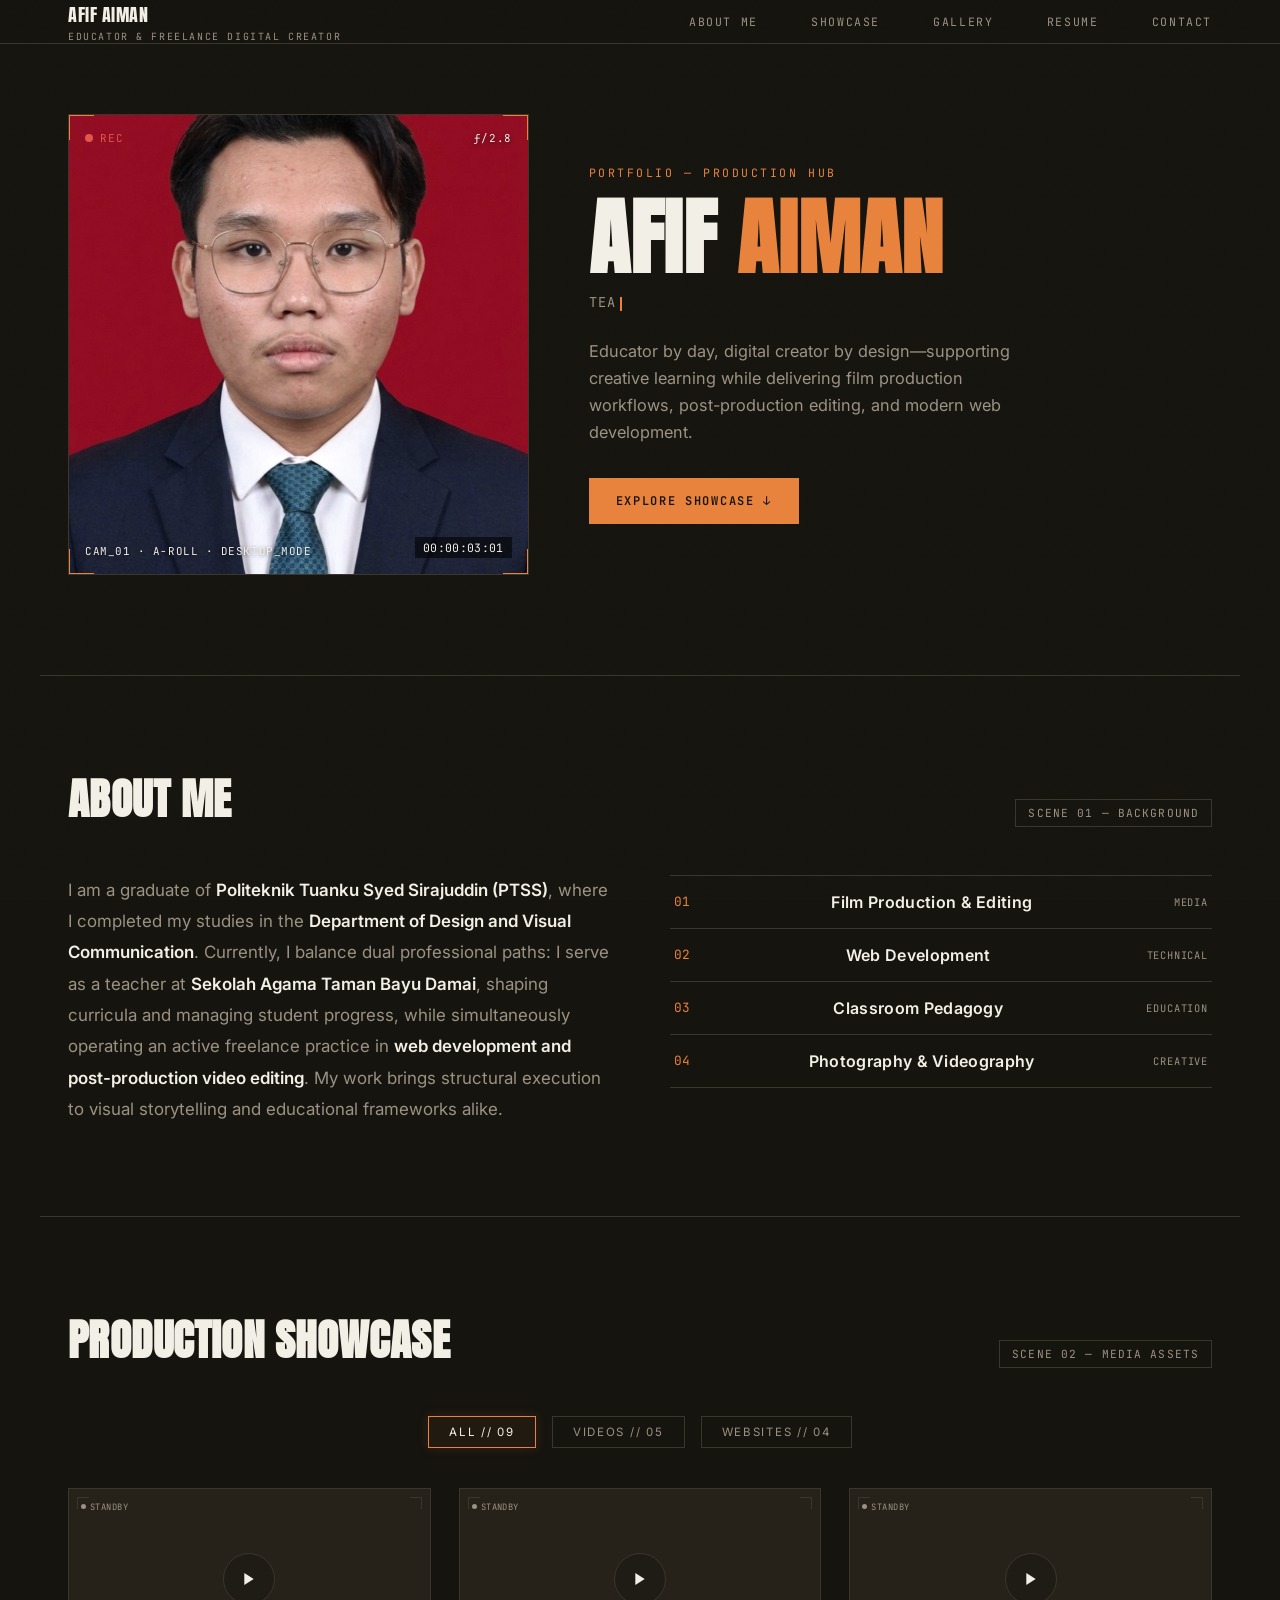
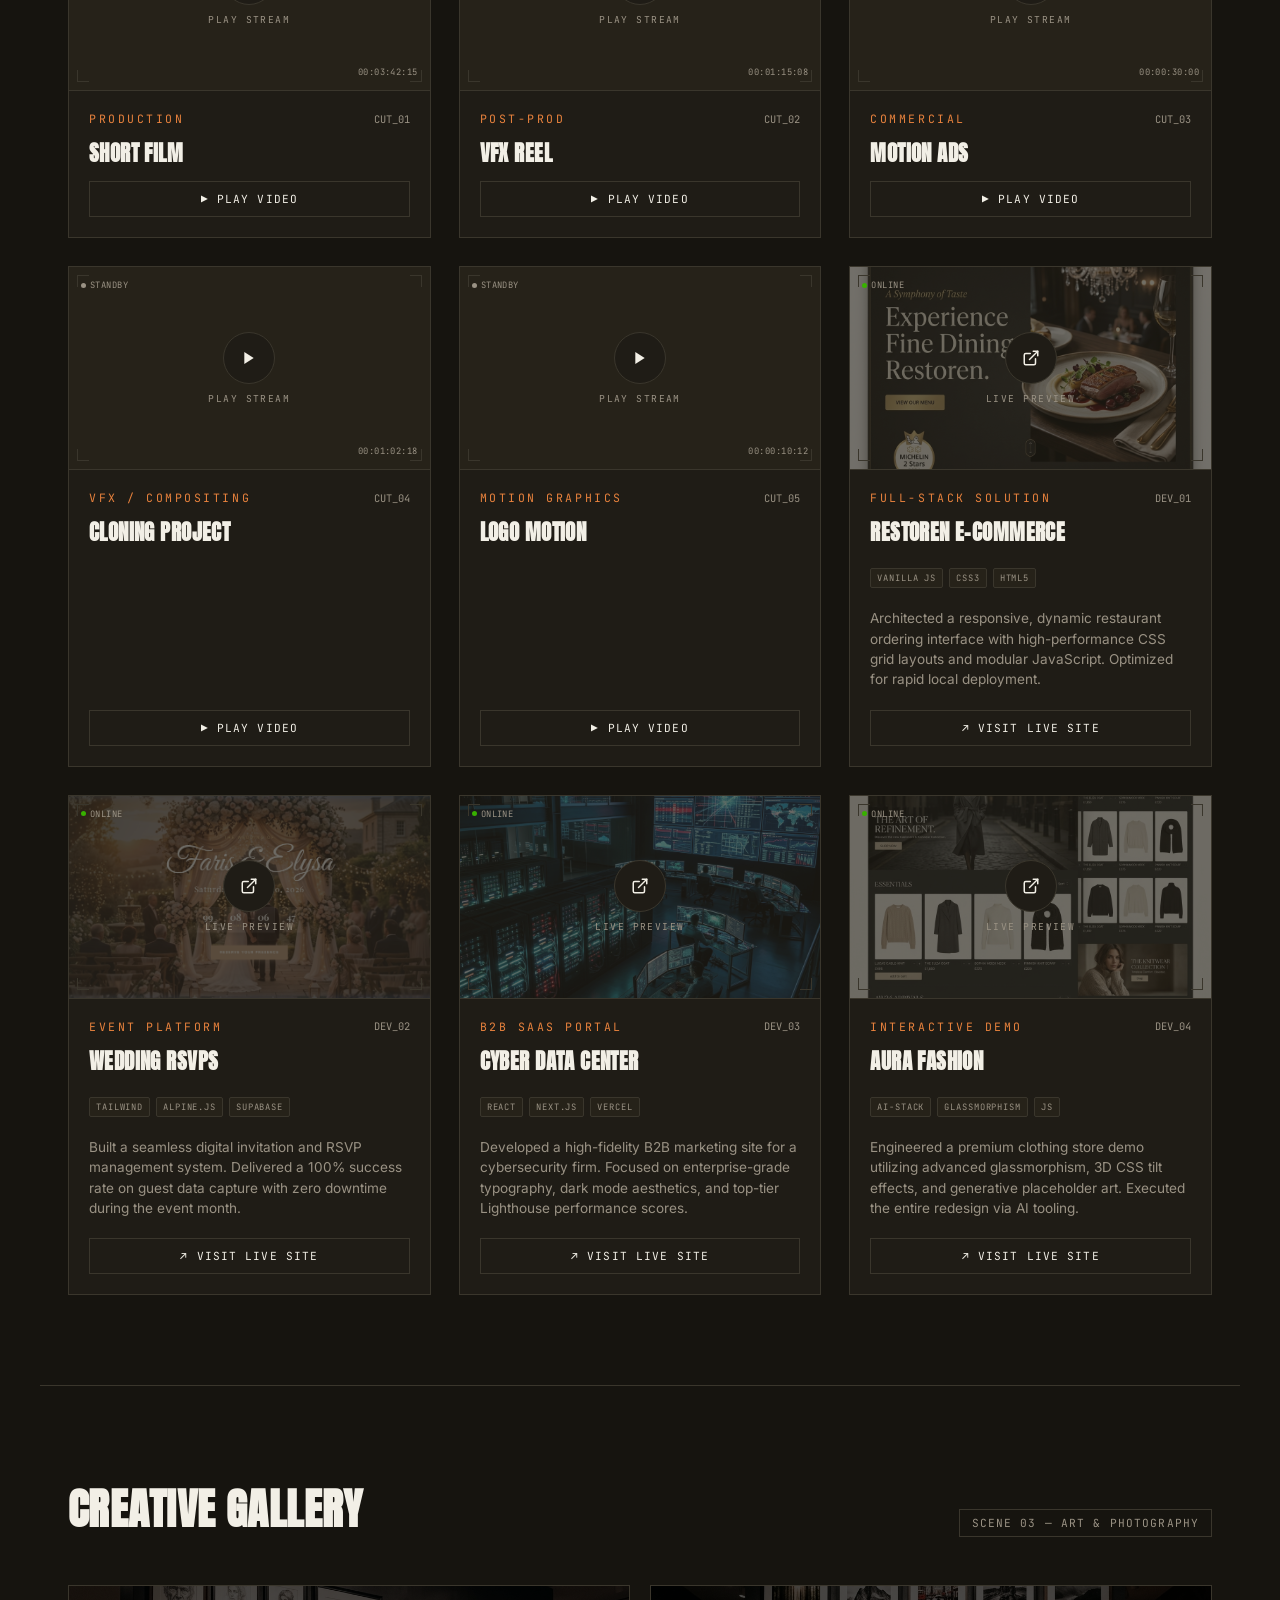
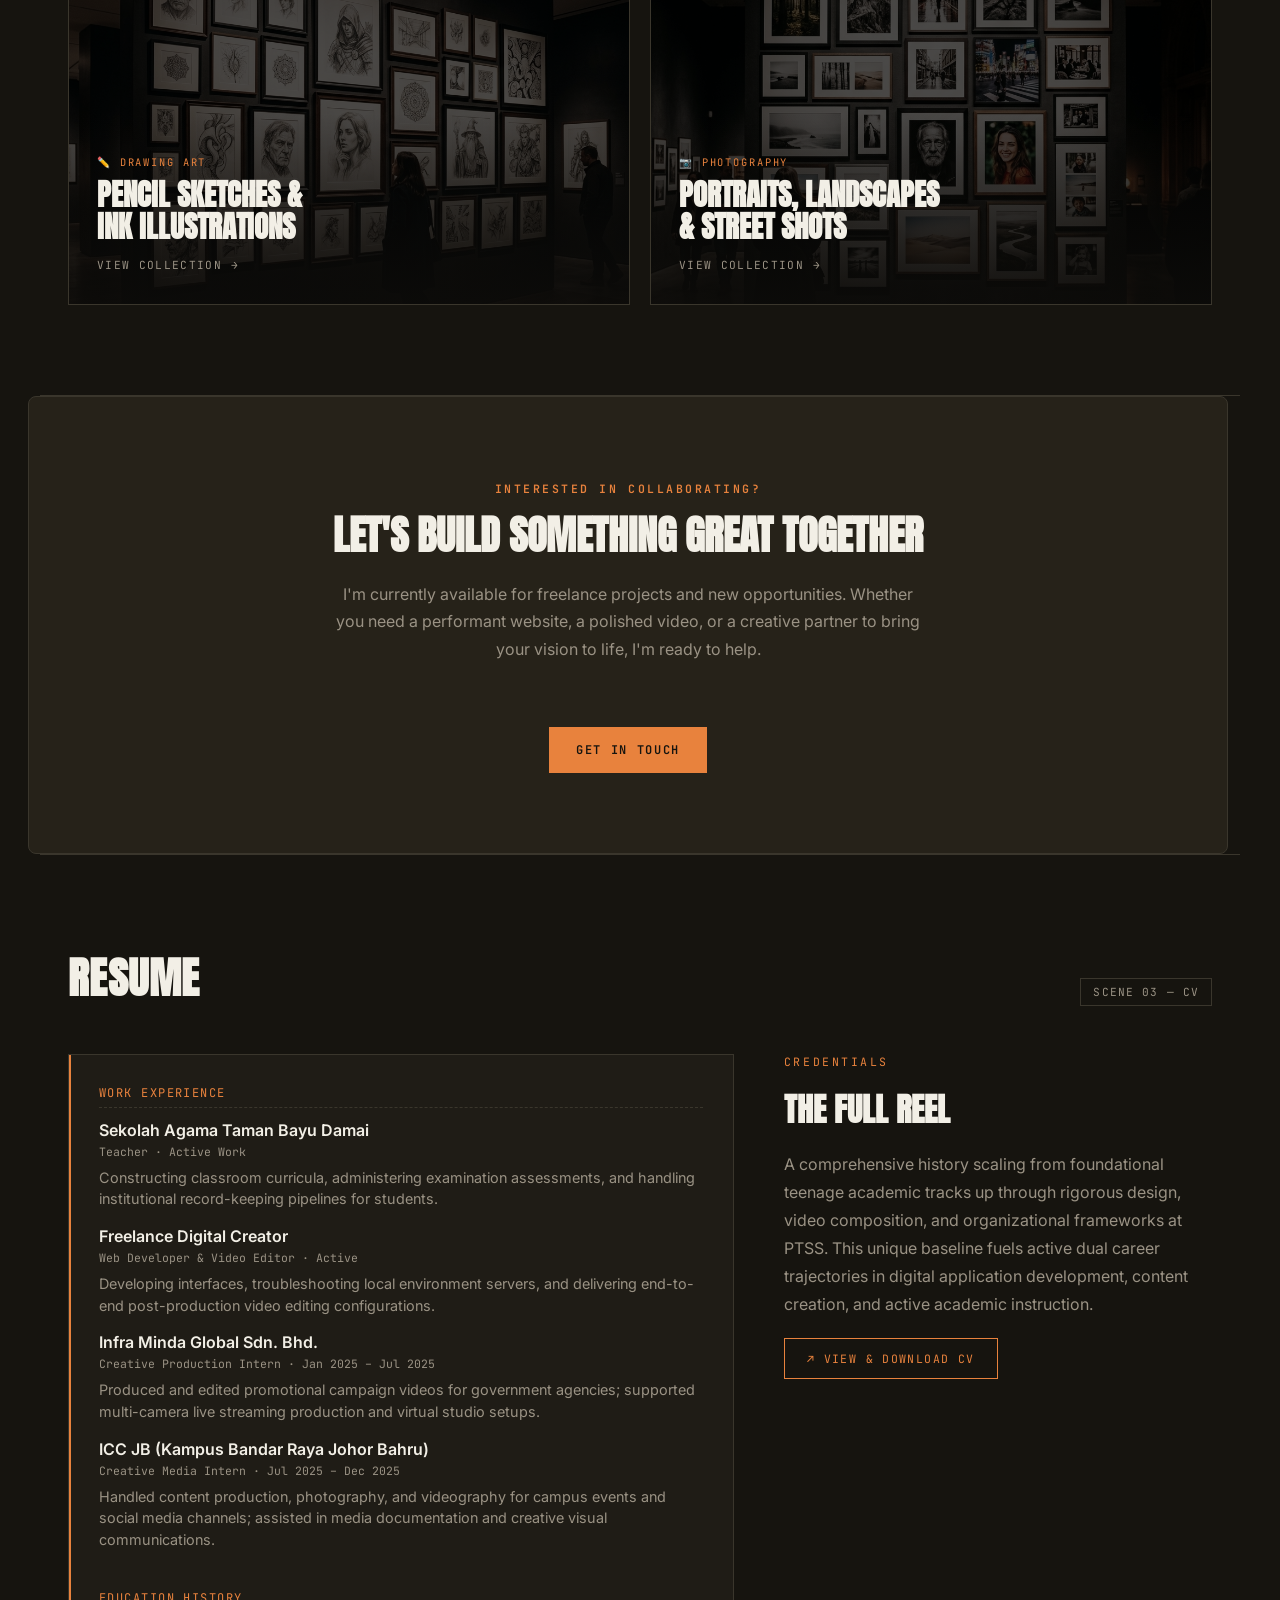
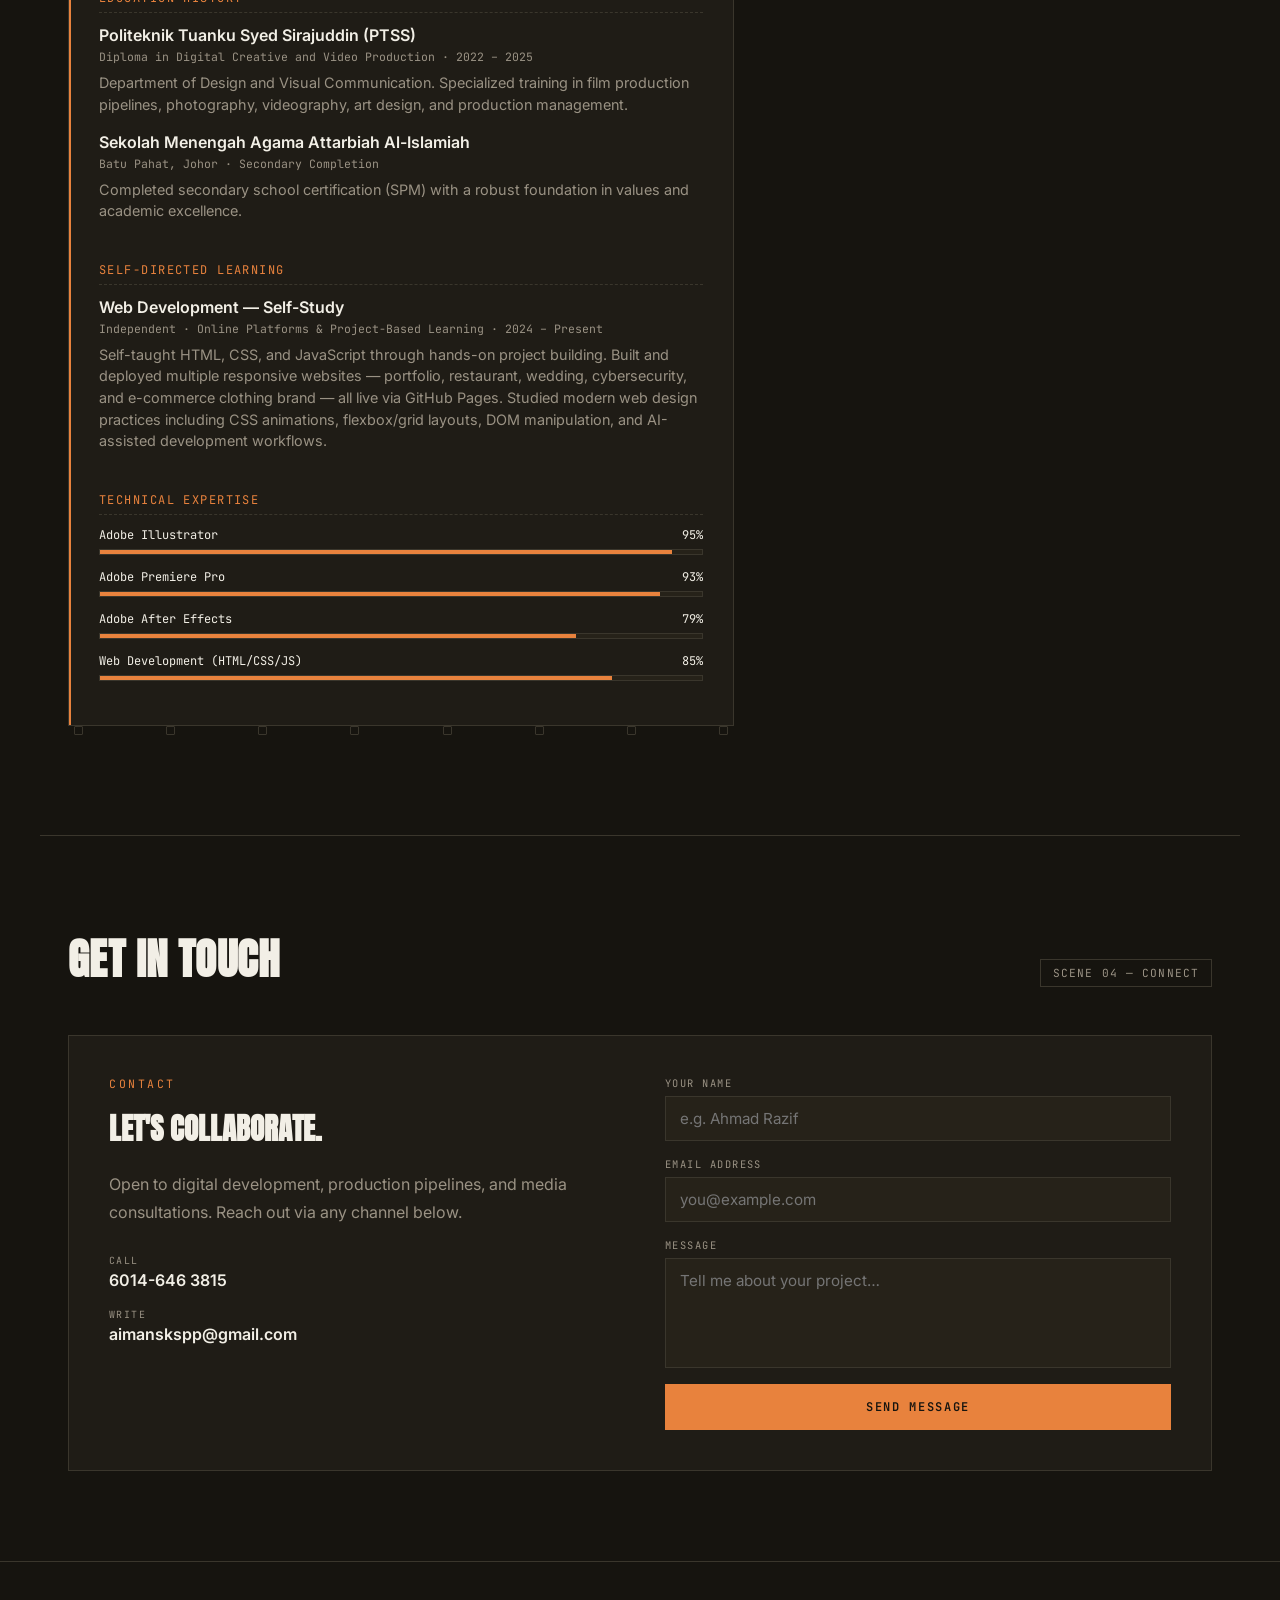
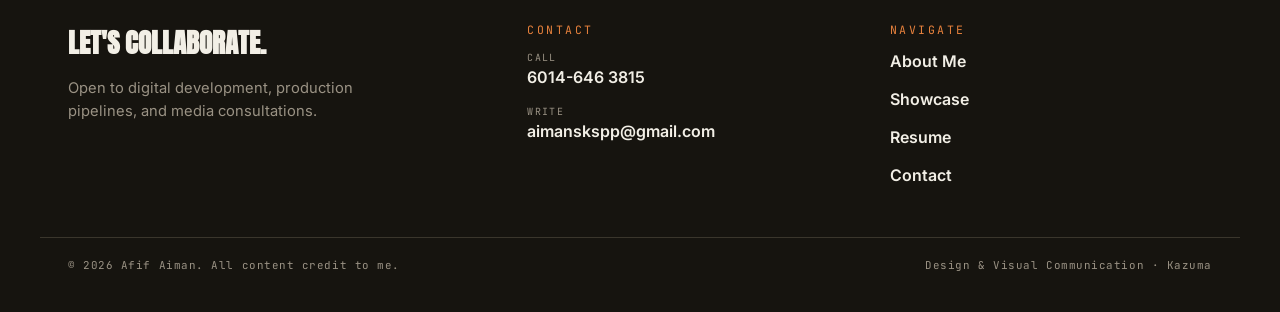
==== commit 48ed186f: "fix: Restore 'Hire Me' section and add styling" ====
--- a/index.html
+++ b/index.html
@@ -457,7 +457,20 @@
 
   <div class="divider"></div>
 
-
+  <!-- ================================================================
+     HIRE ME
+================================================================ -->
+  <section id="hire-me" class="cta-section">
+    <div class="cta-content reveal">
+      <span class="eyebrow">Interested in Collaborating?</span>
+      <h2>Let's Build Something Great Together</h2>
+      <p>I'm currently available for freelance projects and new opportunities. Whether you need a performant website, a polished video, or a creative partner to bring your vision to life, I'm ready to help.</p>
+      <a href="#contact" class="btn">Get In Touch</a>
+    </div>
+  </section>
+
+
+  <div class="divider"></div>
 
   <!-- ================================================================
      RESUME
--- a/css/components.css
+++ b/css/components.css
@@ -456,6 +456,36 @@
 }
 .gallery-card:hover .gc-cta { color: var(--amber); }
 
+/* ---------- HIRE ME CTA ---------- */
+.cta-section {
+  text-align: center;
+  padding: 5rem 1rem;
+  background-color: var(--panel-2);
+  border-radius: 8px; /* Use a standard radius */
+  margin: 0 28px; /* Match section padding */
+  border: 1px solid var(--line);
+}
+
+.cta-content .eyebrow {
+  color: var(--amber);
+  font-weight: 600;
+}
+
+.cta-content h2 {
+  font-family: 'Anton', sans-serif;
+  font-size: 2.5rem;
+  margin: 0.5rem 0 1rem;
+  text-transform: uppercase;
+}
+
+.cta-content p {
+  max-width: 60ch; /* Better for readability */
+  margin: 0 auto 2rem;
+  color: var(--muted);
+  line-height: 1.7;
+}
+
+
 /* ---------- FOOTER ---------- */
 
 footer { border-top: 1px solid var(--line); }
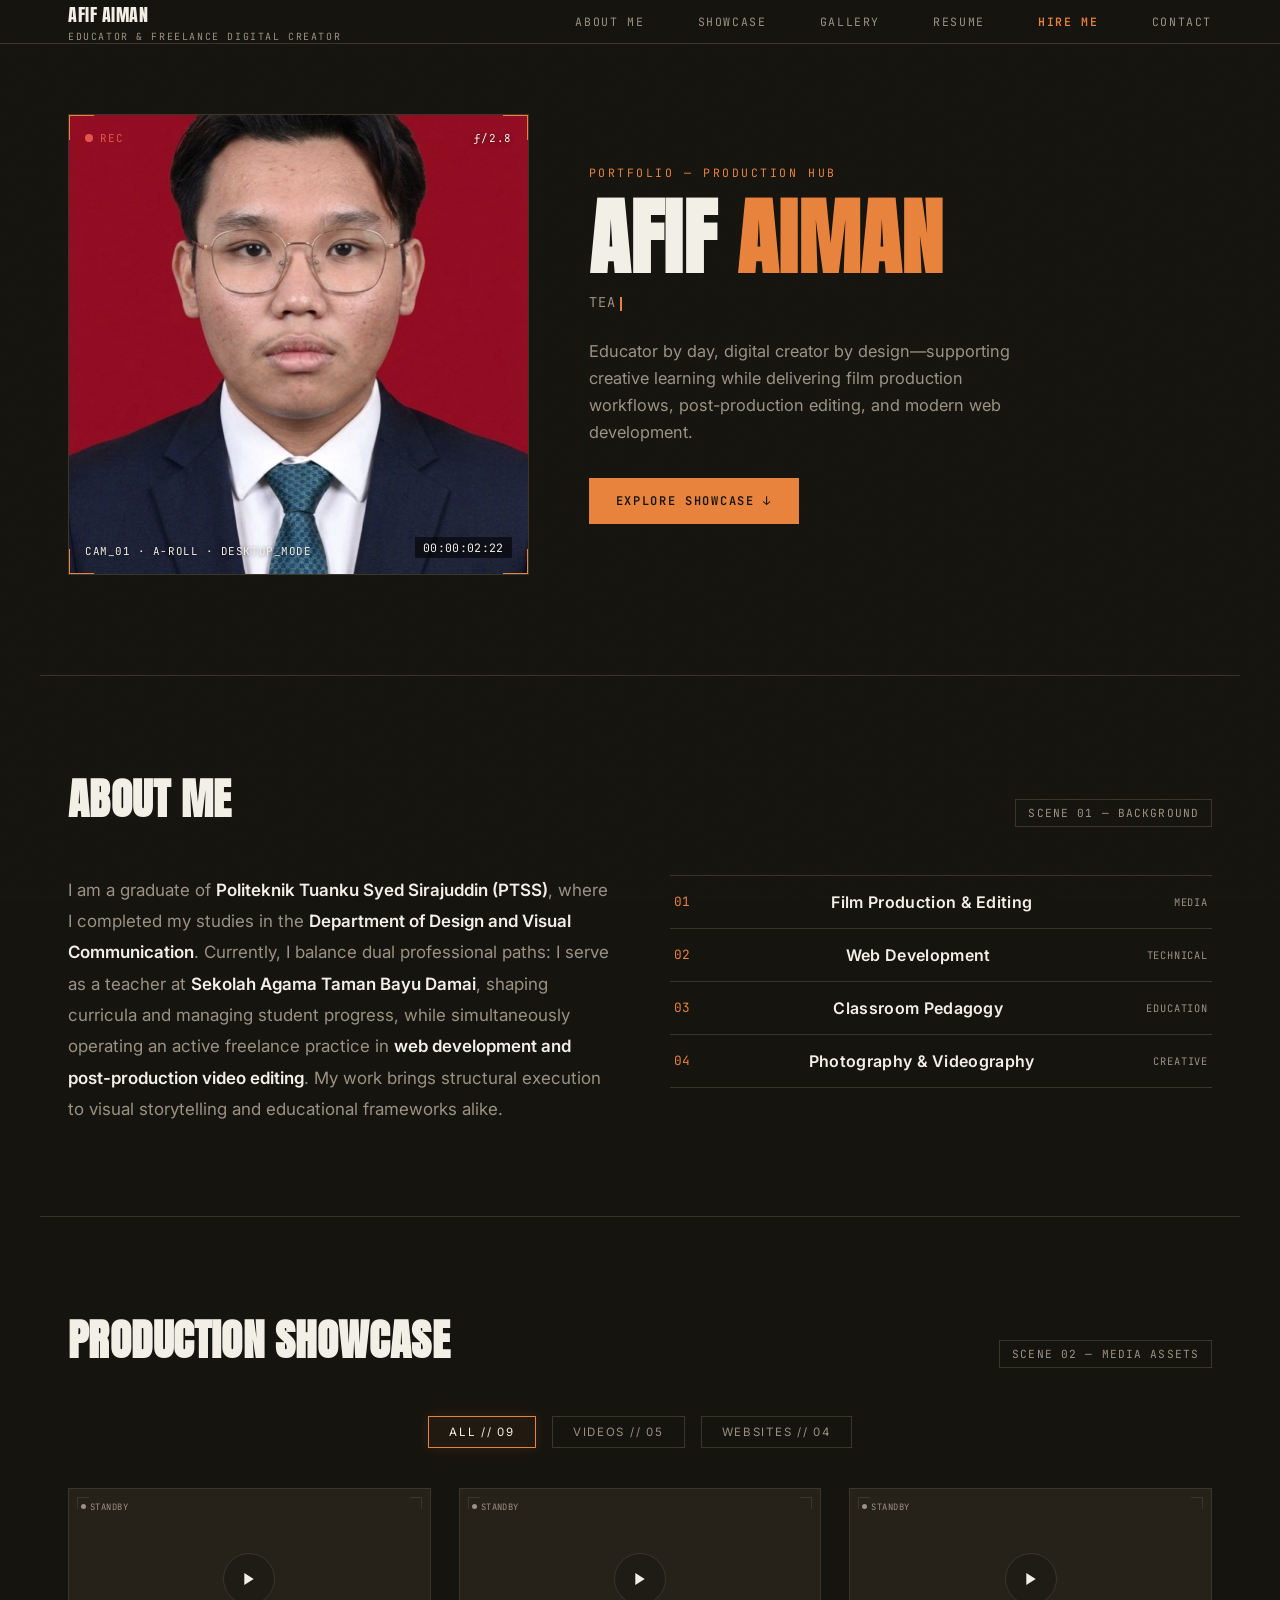
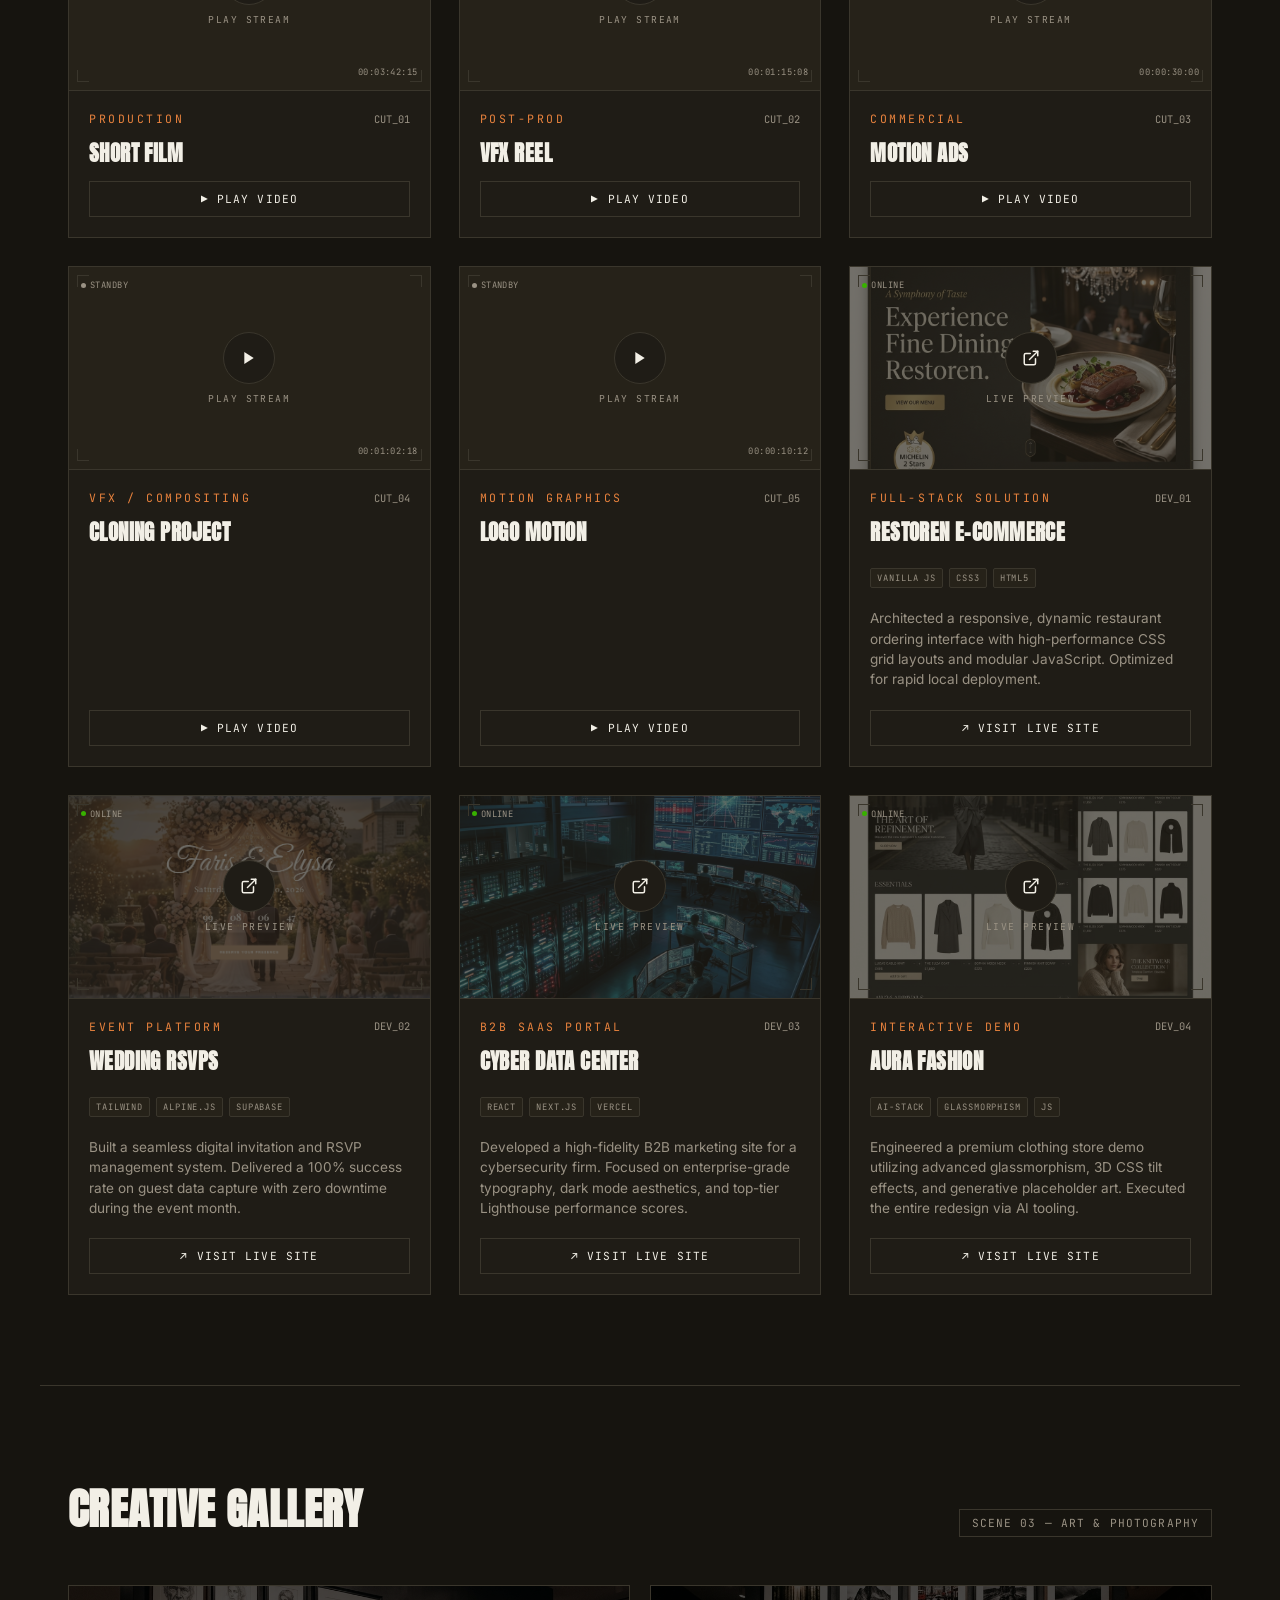
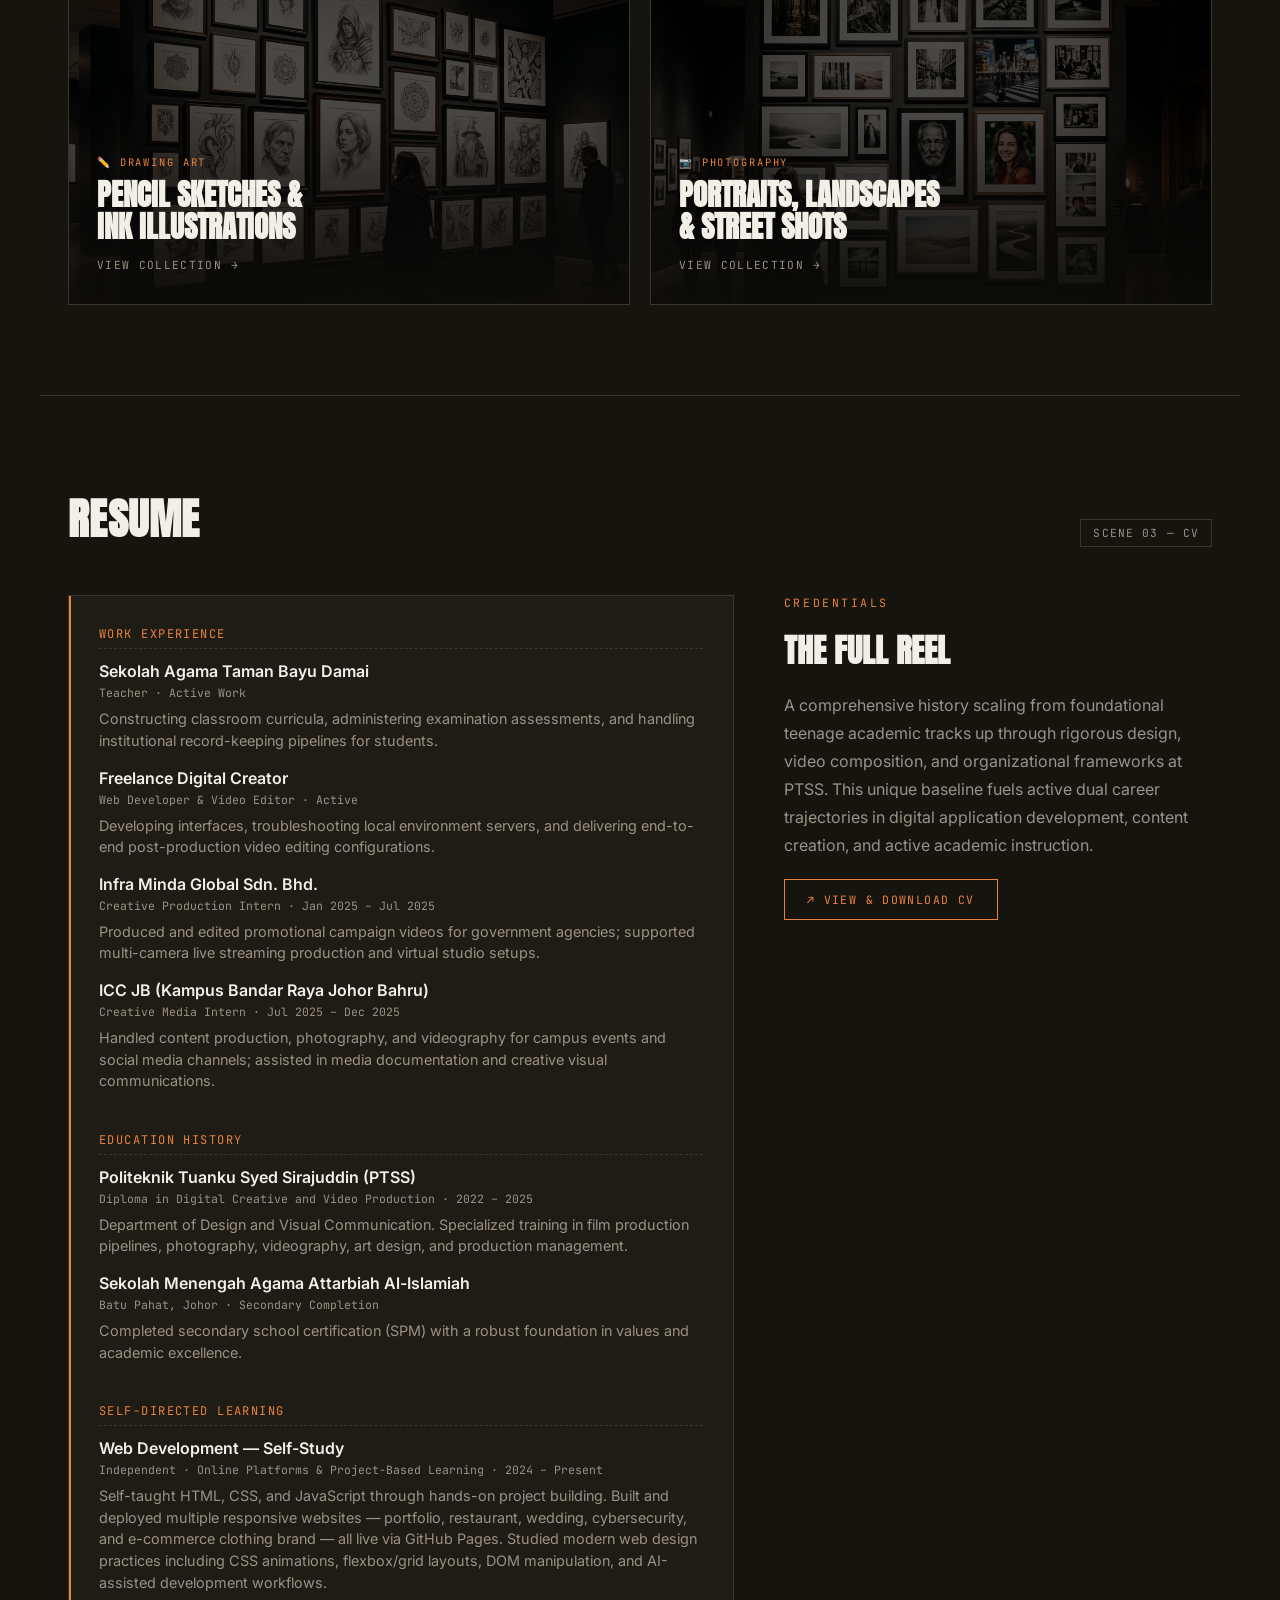
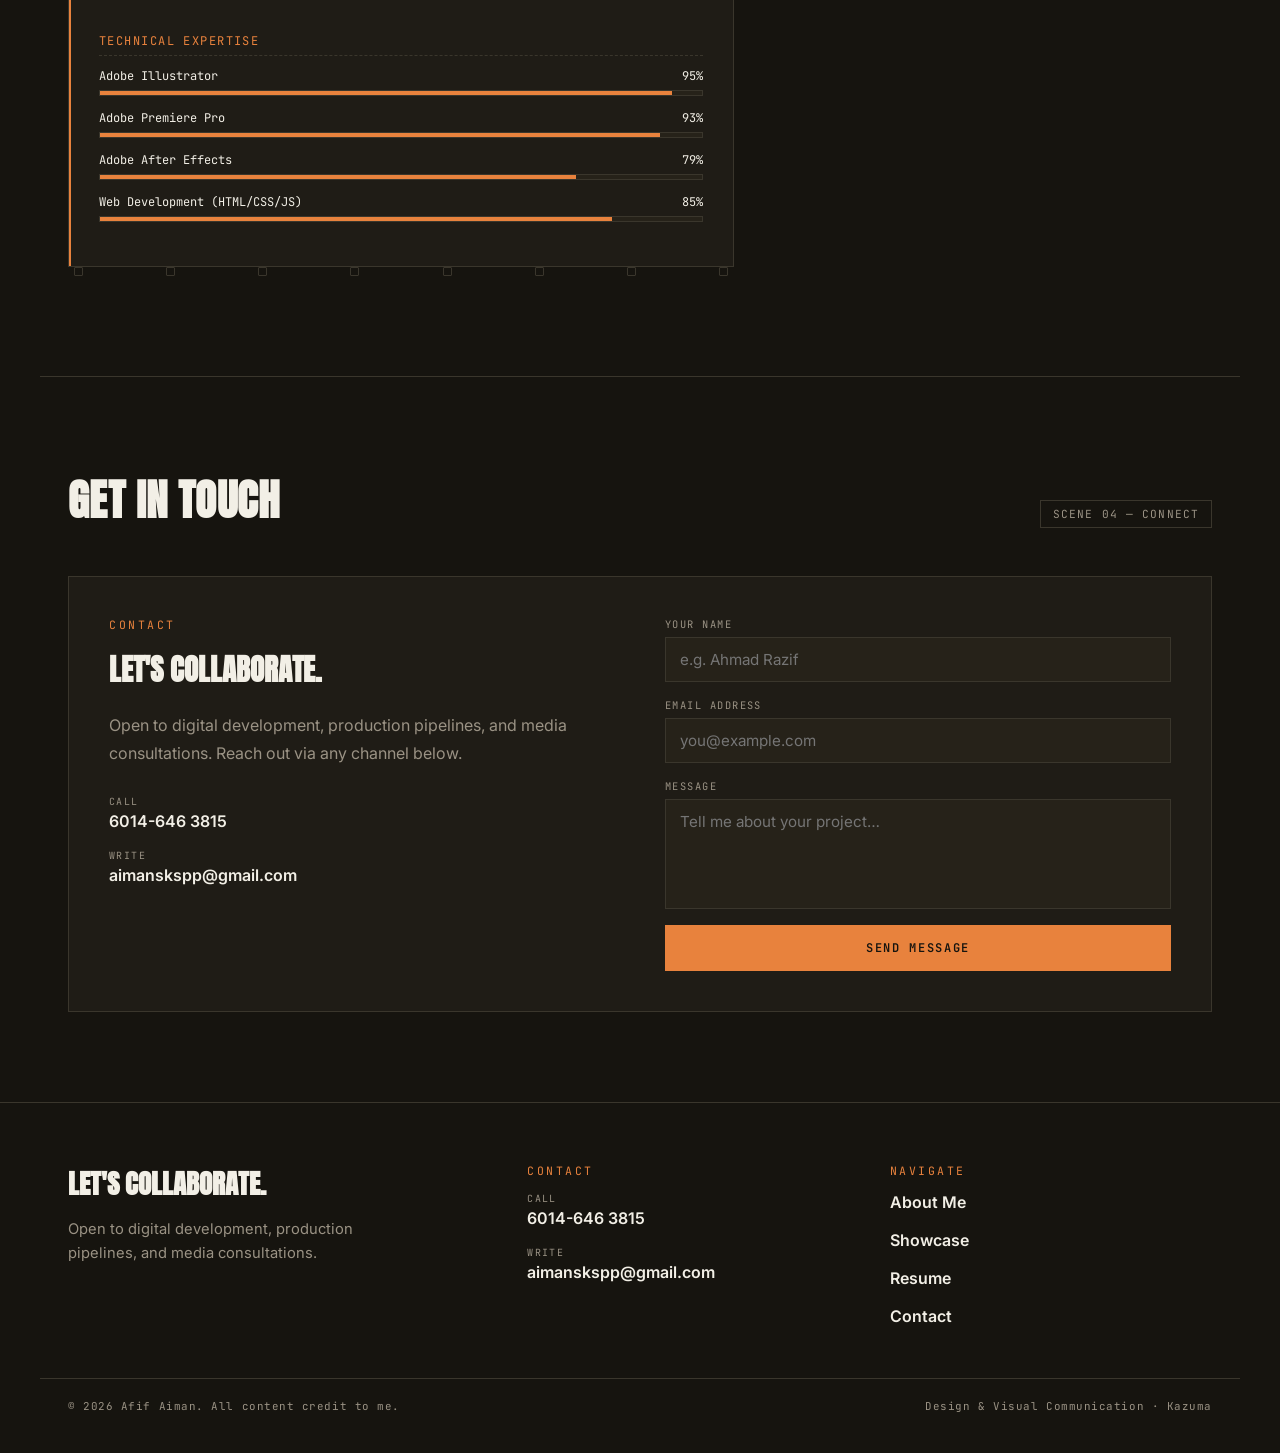
==== commit 5e40d6f7: "Fresh portfolio deployment" ====
--- a/index.html
+++ b/index.html
@@ -55,6 +55,7 @@
         <a href="#work">Showcase</a>
         <a href="#gallery">Gallery</a>
         <a href="#resume">Resume</a>
+        <a href="services/index.html" style="color: var(--amber); font-weight: 600;">Hire Me</a>
         <a href="#contact">Contact</a>
       </div>
       <button class="menu-btn" id="menuBtn" aria-label="Toggle menu">
@@ -163,7 +164,7 @@
         <div class="card-details">
           <div class="card-meta">
             <span class="eyebrow">Production</span>
-            <span class="mono">CUT_01</span>
+            <span class="mono" style="font-size:.65rem;color:var(--muted)">CUT_01</span>
           </div>
           <h3 class="proj-title">Short Film</h3>
           <button class="card-link play-trigger">▶ Play Video</button>
@@ -191,7 +192,7 @@
         <div class="card-details">
           <div class="card-meta">
             <span class="eyebrow">Post-Prod</span>
-            <span class="mono">CUT_02</span>
+            <span class="mono" style="font-size:.65rem;color:var(--muted)">CUT_02</span>
           </div>
           <h3 class="proj-title">VFX Reel</h3>
           <button class="card-link play-trigger">▶ Play Video</button>
@@ -219,7 +220,7 @@
         <div class="card-details">
           <div class="card-meta">
             <span class="eyebrow">Commercial</span>
-            <span class="mono">CUT_03</span>
+            <span class="mono" style="font-size:.65rem;color:var(--muted)">CUT_03</span>
           </div>
           <h3 class="proj-title">Motion Ads</h3>
           <button class="card-link play-trigger">▶ Play Video</button>
@@ -247,7 +248,7 @@
         <div class="card-details">
           <div class="card-meta">
             <span class="eyebrow">VFX / Compositing</span>
-            <span class="mono">CUT_04</span>
+            <span class="mono" style="font-size:.65rem;color:var(--muted)">CUT_04</span>
           </div>
           <h3 class="proj-title">Cloning Project</h3>
           <button class="card-link play-trigger">▶ Play Video</button>
@@ -275,7 +276,7 @@
         <div class="card-details">
           <div class="card-meta">
             <span class="eyebrow">Motion Graphics</span>
-            <span class="mono">CUT_05</span>
+            <span class="mono" style="font-size:.65rem;color:var(--muted)">CUT_05</span>
           </div>
           <h3 class="proj-title">Logo Motion</h3>
           <button class="card-link play-trigger">▶ Play Video</button>
@@ -284,7 +285,7 @@
 
       <!-- Card 6 (Web Development) -->
       <div class="project-card web-project" data-category="web">
-<a href="https://celadon-puffpuff-ca293a.netlify.app" target="_blank" rel="noopener" class="thumb-container">
+        <a href="https://celadon-puffpuff-ca293a.netlify.app" target="_blank" rel="noopener" class="thumb-container">
           <div class="mini-corner tl"></div>
           <div class="mini-corner tr"></div>
           <div class="mini-corner bl"></div>
@@ -306,20 +307,20 @@
         <div class="card-details">
           <div class="card-meta">
             <span class="eyebrow">Full-Stack Solution</span>
-            <span class="mono">DEV_01</span>
+            <span class="mono" style="font-size:.65rem;color:var(--muted)">DEV_01</span>
           </div>
           <h3 class="proj-title">Restoren E-Commerce</h3>
           <div class="tech-tags">
             <span>Vanilla JS</span><span>CSS3</span><span>HTML5</span>
           </div>
-          <p class="proj-desc">Architected a responsive, dynamic restaurant ordering interface with high-performance CSS grid layouts and modular JavaScript. Optimized for rapid local deployment.</p>
-<a href="https://celadon-puffpuff-ca293a.netlify.app" target="_blank" rel="noopener" class="card-link">↗ Visit Live Site</a>
+          <p style="color:var(--muted); font-size: 0.85rem; margin: 8px 0; line-height: 1.5;">Architected a responsive, dynamic restaurant ordering interface with high-performance CSS grid layouts and modular JavaScript. Optimized for rapid local deployment.</p>
+          <a href="https://celadon-puffpuff-ca293a.netlify.app" target="_blank" rel="noopener" class="card-link">↗ Visit Live Site</a>
         </div>
       </div>
 
       <!-- Card 7 (Web Development) -->
       <div class="project-card web-project" data-category="web">
-<a href="https://joyful-fenglisu-0a3057.netlify.app" target="_blank" rel="noopener" class="thumb-container">
+        <a href="https://joyful-fenglisu-0a3057.netlify.app" target="_blank" rel="noopener" class="thumb-container">
           <div class="mini-corner tl"></div>
           <div class="mini-corner tr"></div>
           <div class="mini-corner bl"></div>
@@ -341,20 +342,20 @@
         <div class="card-details">
           <div class="card-meta">
             <span class="eyebrow">Event Platform</span>
-            <span class="mono">DEV_02</span>
+            <span class="mono" style="font-size:.65rem;color:var(--muted)">DEV_02</span>
           </div>
           <h3 class="proj-title">Wedding RSVPs</h3>
           <div class="tech-tags">
             <span>Tailwind</span><span>Alpine.js</span><span>Supabase</span>
           </div>
-          <p class="proj-desc">Built a seamless digital invitation and RSVP management system. Delivered a 100% success rate on guest data capture with zero downtime during the event month.</p>
-<a href="https://joyful-fenglisu-0a3057.netlify.app" target="_blank" rel="noopener" class="card-link">↗ Visit Live Site</a>
+          <p style="color:var(--muted); font-size: 0.85rem; margin: 8px 0; line-height: 1.5;">Built a seamless digital invitation and RSVP management system. Delivered a 100% success rate on guest data capture with zero downtime during the event month.</p>
+          <a href="https://joyful-fenglisu-0a3057.netlify.app" target="_blank" rel="noopener" class="card-link">↗ Visit Live Site</a>
         </div>
       </div>
 
       <!-- Card 8 (Web Development) -->
       <div class="project-card web-project" data-category="web">
-<a href="https://astounding-salmiakki-6d074b.netlify.app" target="_blank" rel="noopener" class="thumb-container">
+        <a href="https://astounding-salmiakki-6d074b.netlify.app" target="_blank" rel="noopener" class="thumb-container">
           <div class="mini-corner tl"></div>
           <div class="mini-corner tr"></div>
           <div class="mini-corner bl"></div>
@@ -376,20 +377,20 @@
         <div class="card-details">
           <div class="card-meta">
             <span class="eyebrow">B2B SaaS Portal</span>
-            <span class="mono">DEV_03</span>
+            <span class="mono" style="font-size:.65rem;color:var(--muted)">DEV_03</span>
           </div>
           <h3 class="proj-title">Cyber Data Center</h3>
           <div class="tech-tags">
             <span>React</span><span>Next.js</span><span>Vercel</span>
           </div>
-          <p class="proj-desc">Developed a high-fidelity B2B marketing site for a cybersecurity firm. Focused on enterprise-grade typography, dark mode aesthetics, and top-tier Lighthouse performance scores.</p>
-<a href="https://astounding-salmiakki-6d074b.netlify.app" target="_blank" rel="noopener" class="card-link">↗ Visit Live Site</a>
+          <p style="color:var(--muted); font-size: 0.85rem; margin: 8px 0; line-height: 1.5;">Developed a high-fidelity B2B marketing site for a cybersecurity firm. Focused on enterprise-grade typography, dark mode aesthetics, and top-tier Lighthouse performance scores.</p>
+          <a href="https://astounding-salmiakki-6d074b.netlify.app" target="_blank" rel="noopener" class="card-link">↗ Visit Live Site</a>
         </div>
       </div>
 
       <!-- Card 9 (Web Development - Clothing) -->
       <div class="project-card web-project" data-category="web">
-<a href="https://clinquant-gecko-3208d1.netlify.app" target="_blank" rel="noopener" class="thumb-container">
+        <a href="https://clinquant-gecko-3208d1.netlify.app" target="_blank" rel="noopener" class="thumb-container">
           <div class="mini-corner tl"></div>
           <div class="mini-corner tr"></div>
           <div class="mini-corner bl"></div>
@@ -411,14 +412,14 @@
         <div class="card-details">
           <div class="card-meta">
             <span class="eyebrow">Interactive Demo</span>
-            <span class="mono">DEV_04</span>
+            <span class="mono" style="font-size:.65rem;color:var(--muted)">DEV_04</span>
           </div>
           <h3 class="proj-title">AURA Fashion</h3>
           <div class="tech-tags">
             <span>AI-Stack</span><span>Glassmorphism</span><span>JS</span>
           </div>
-          <p class="proj-desc">Engineered a premium clothing store demo utilizing advanced glassmorphism, 3D CSS tilt effects, and generative placeholder art. Executed the entire redesign via AI tooling.</p>
-<a href="https://clinquant-gecko-3208d1.netlify.app" target="_blank" rel="noopener" class="card-link">↗ Visit Live Site</a>
+          <p style="color:var(--muted); font-size: 0.85rem; margin: 8px 0; line-height: 1.5;">Engineered a premium clothing store demo utilizing advanced glassmorphism, 3D CSS tilt effects, and generative placeholder art. Executed the entire redesign via AI tooling.</p>
+          <a href="https://clinquant-gecko-3208d1.netlify.app" target="_blank" rel="noopener" class="card-link">↗ Visit Live Site</a>
         </div>
       </div>
 
@@ -457,20 +458,7 @@
 
   <div class="divider"></div>
 
-  <!-- ================================================================
-     HIRE ME
-================================================================ -->
-  <section id="hire-me" class="cta-section">
-    <div class="cta-content reveal">
-      <span class="eyebrow">Interested in Collaborating?</span>
-      <h2>Let's Build Something Great Together</h2>
-      <p>I'm currently available for freelance projects and new opportunities. Whether you need a performant website, a polished video, or a creative partner to bring your vision to life, I'm ready to help.</p>
-      <a href="#contact" class="btn">Get In Touch</a>
-    </div>
-  </section>
-
-
-  <div class="divider"></div>
+
 
   <!-- ================================================================
      RESUME
@@ -546,25 +534,25 @@
             <div class="skill-progress">
               <div class="info"><span>Adobe Illustrator</span><span>95%</span></div>
               <div class="bar-bg">
-                <div class="bar-fill" data-width="95%"></div>
+                <div class="bar-fill" data-width="95%" style="width:95%"></div>
               </div>
             </div>
             <div class="skill-progress">
               <div class="info"><span>Adobe Premiere Pro</span><span>93%</span></div>
               <div class="bar-bg">
-                <div class="bar-fill" data-width="93%"></div>
+                <div class="bar-fill" data-width="93%" style="width:93%"></div>
               </div>
             </div>
             <div class="skill-progress">
               <div class="info"><span>Adobe After Effects</span><span>79%</span></div>
               <div class="bar-bg">
-                <div class="bar-fill" data-width="79%"></div>
+                <div class="bar-fill" data-width="79%" style="width:79%"></div>
               </div>
             </div>
             <div class="skill-progress">
               <div class="info"><span>Web Development (HTML/CSS/JS)</span><span>85%</span></div>
               <div class="bar-bg">
-                <div class="bar-fill" data-width="85%"></div>
+                <div class="bar-fill" data-width="85%" style="width:85%"></div>
               </div>
             </div>
           </div>
@@ -603,7 +591,7 @@
         <div class="contact-info-block">
           <span class="eyebrow">Contact</span>
           <h3>Let's Collaborate.</h3>
-          <p>Open to digital development, production
+          <p style="color:var(--muted);line-height:1.75;margin-bottom:28px;">Open to digital development, production
             pipelines, and media consultations. Reach out via any channel below.</p>
           <div class="contact-line-item">
             <span class="k">Call</span>
@@ -616,11 +604,11 @@
         </div>
 
         <!-- Contact Form — powered by FormSubmit.co (no backend needed) -->
-        <form class="contact-form" id="contactForm" method="POST" novalidate>
+        <form class="contact-form" id="contactForm" action="https://formsubmit.co/aimanskspp@gmail.com" method="POST" novalidate>
           <input type="hidden" name="_subject" value="New message from your portfolio">
           <input type="hidden" name="_captcha" value="false">
           <input type="hidden" name="_template" value="table">
-          <input type="hidden" name="_next" value="thanks.html">
+          <input type="hidden" name="_next" value="">
           <input type="text" name="_honey" style="display:none">
 
           <div class="form-group">
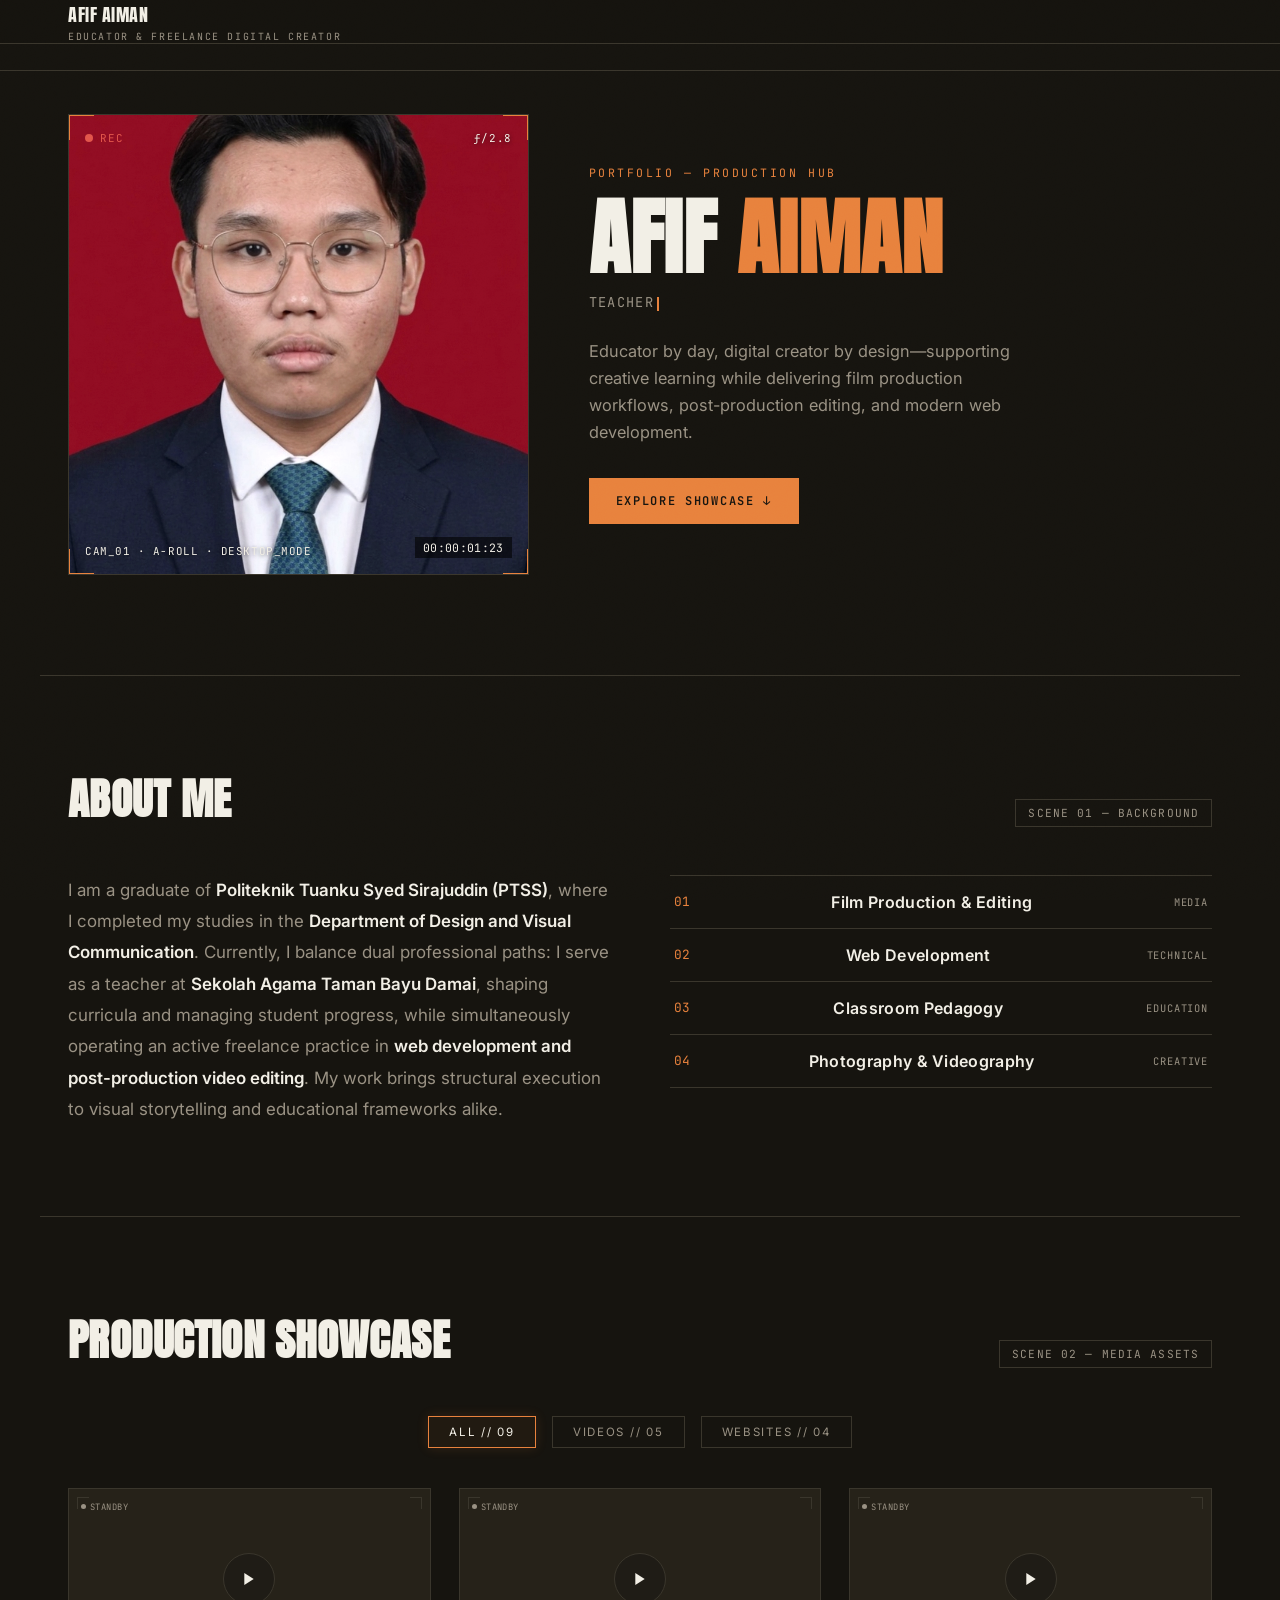
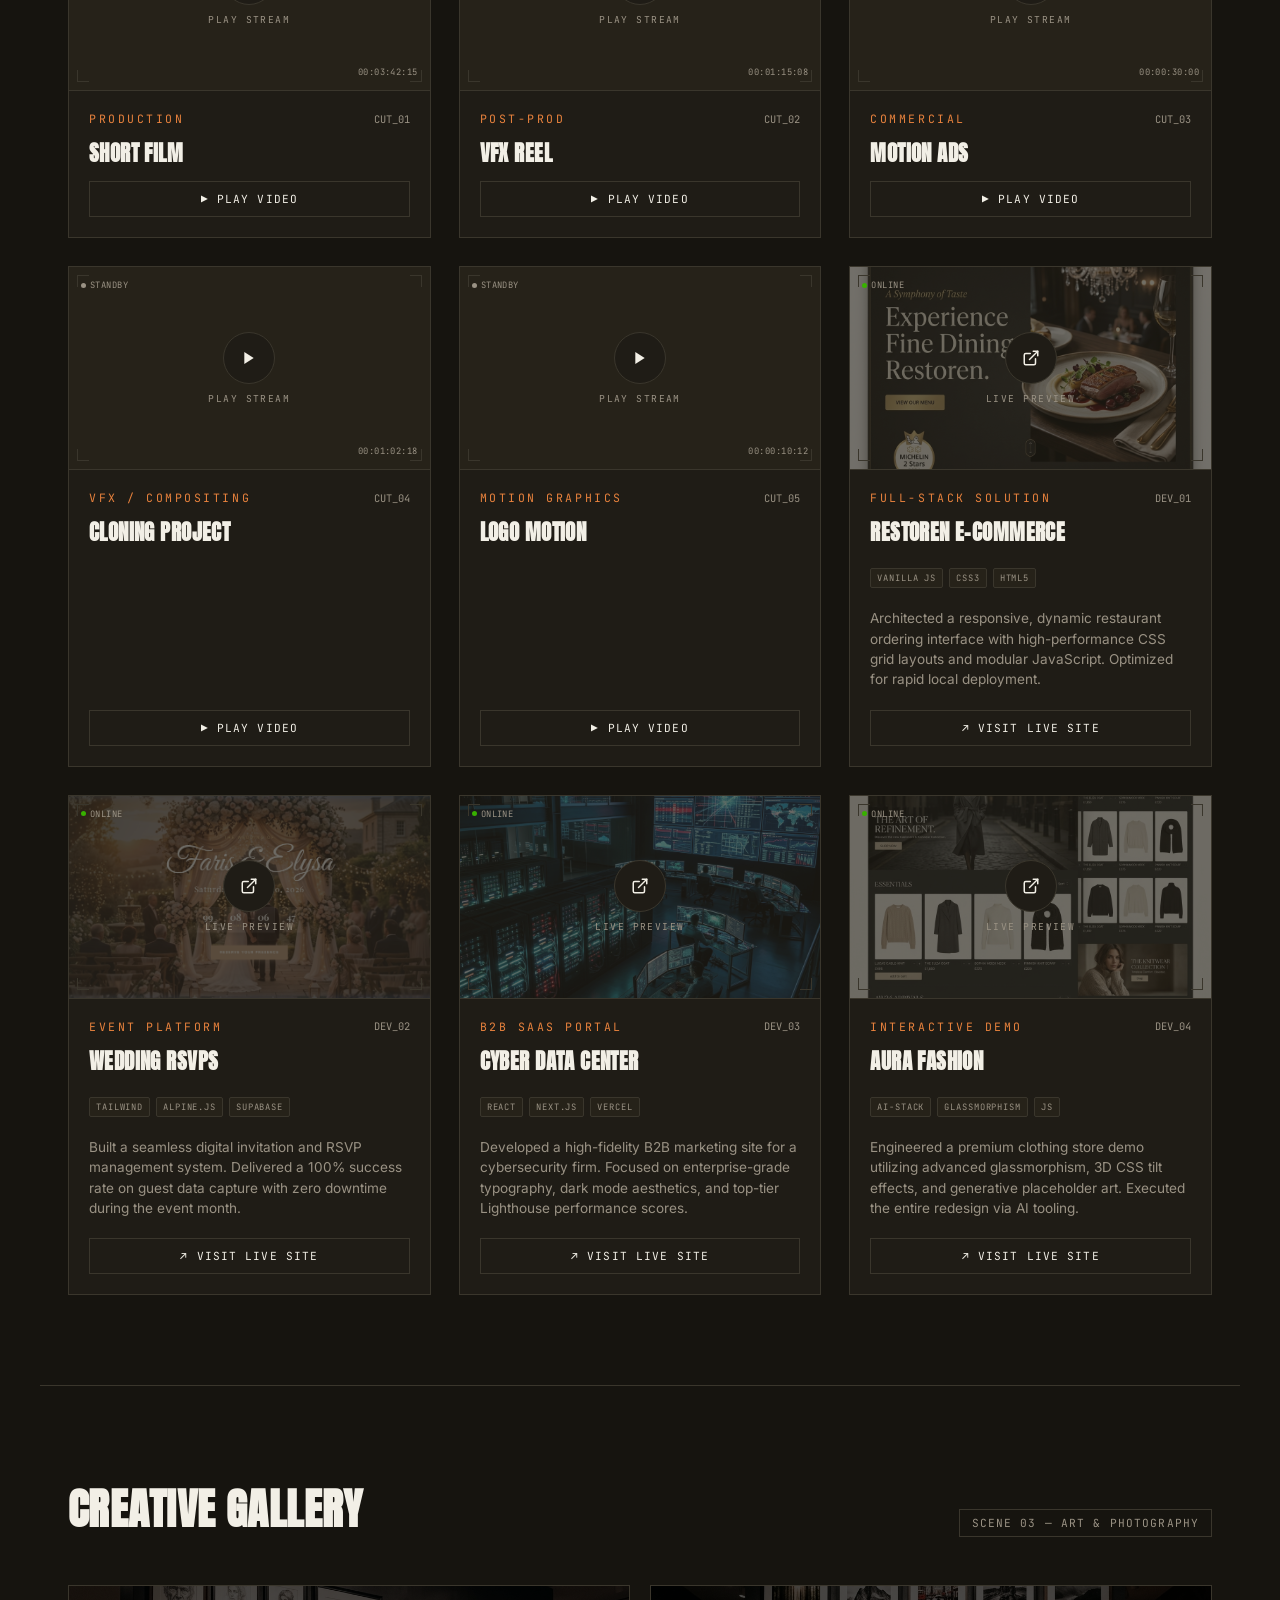
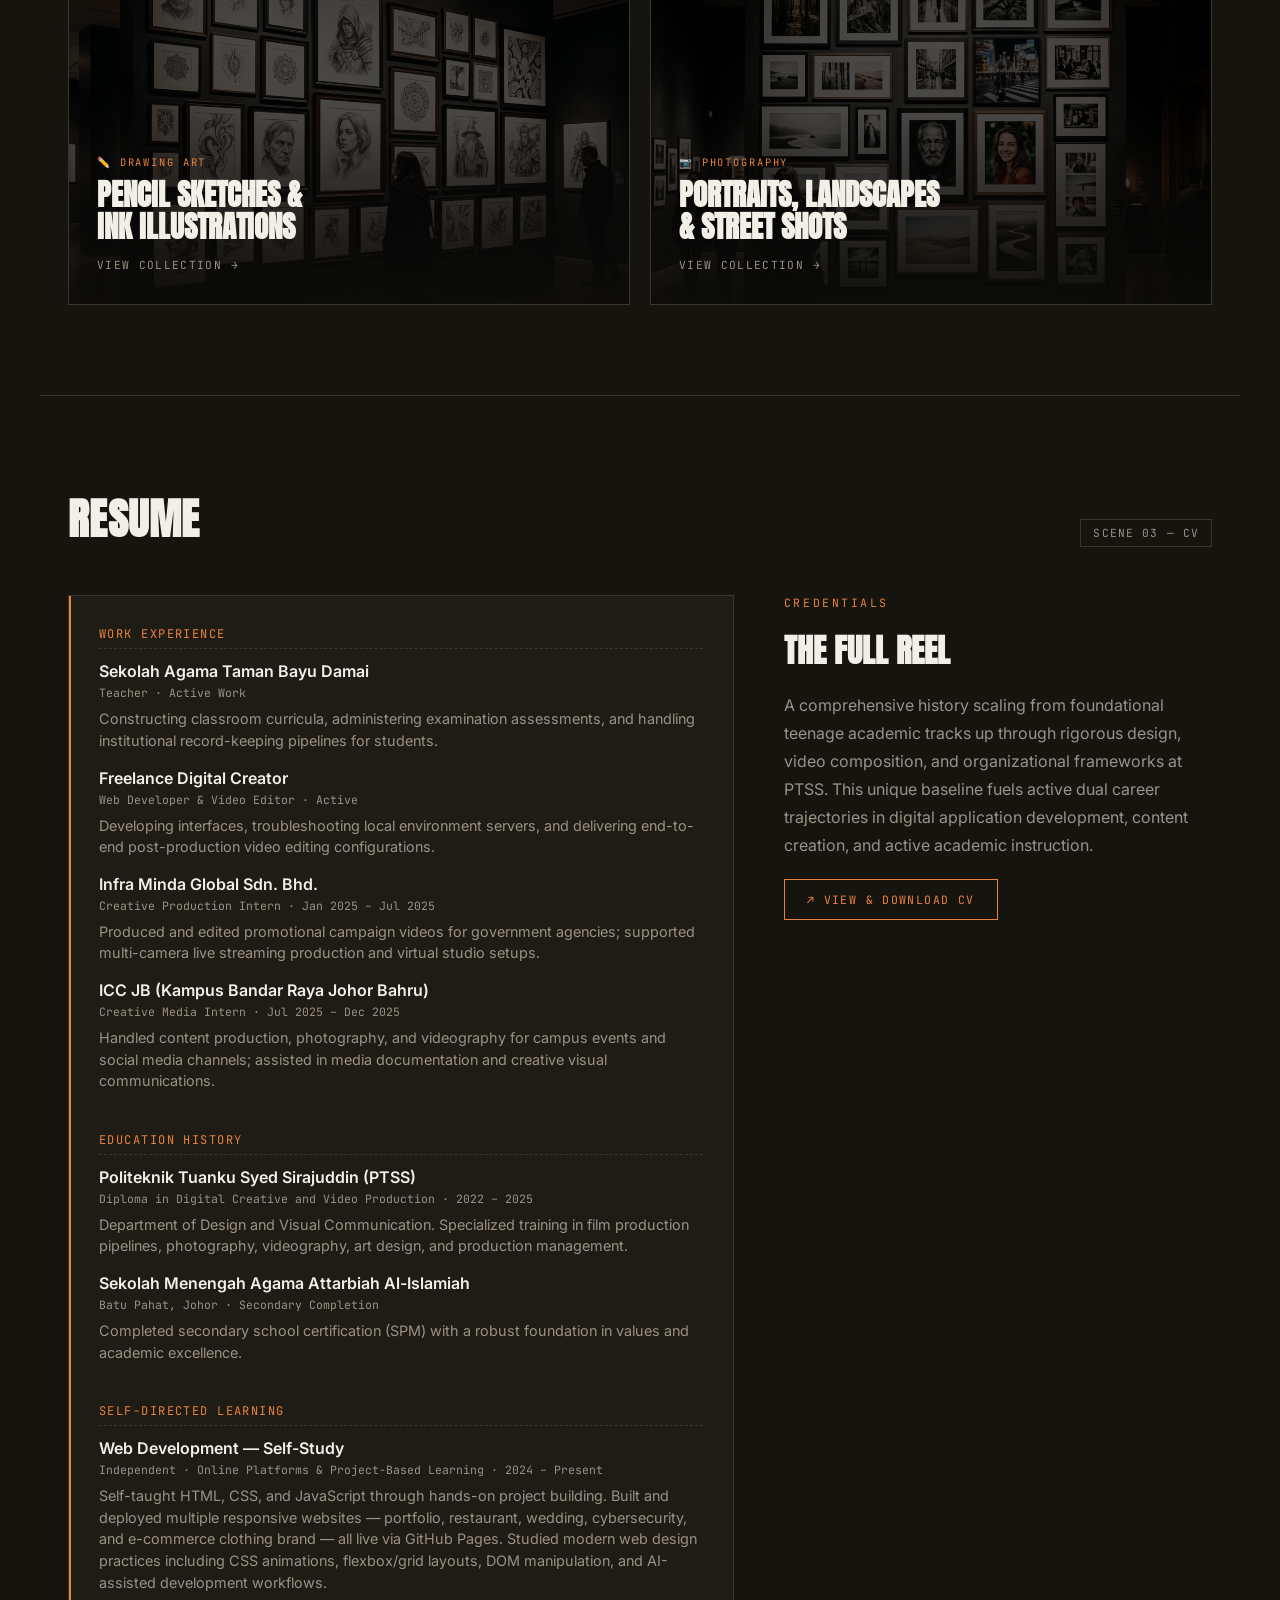
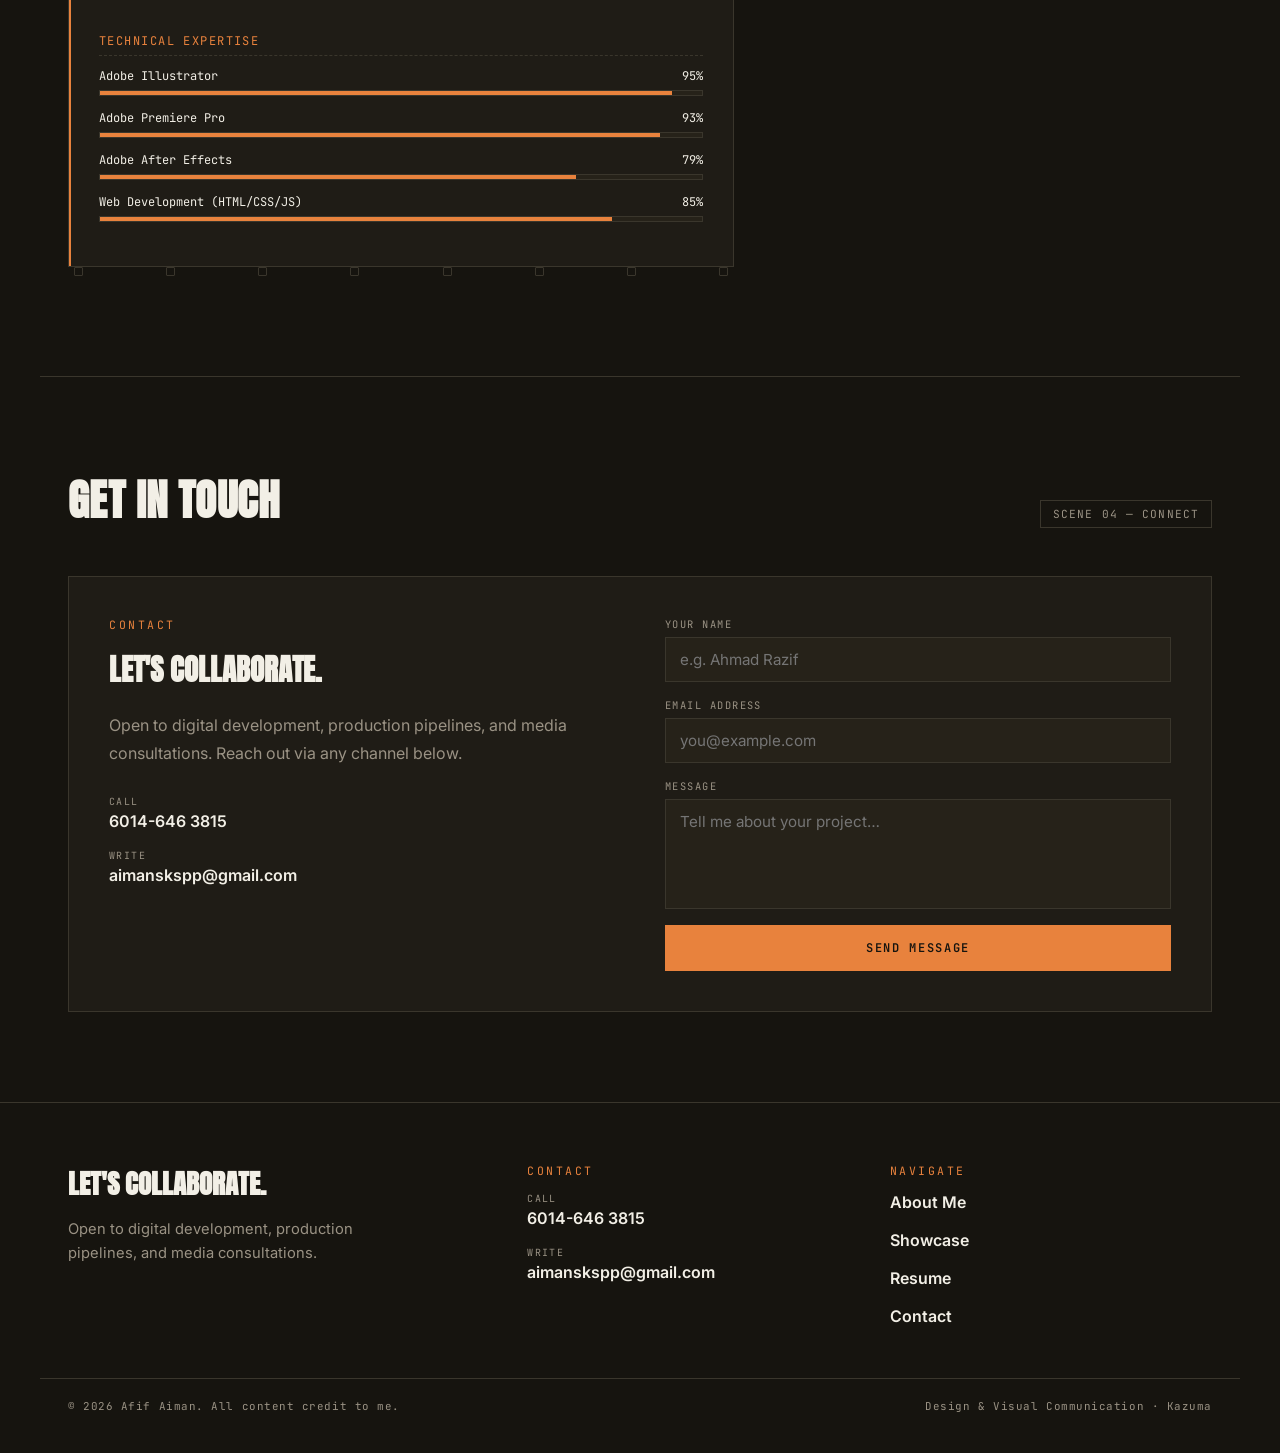
==== commit 68a912ce: "feat: Comprehensive refactor and modernization" ====
--- a/index.html
+++ b/index.html
@@ -55,7 +55,7 @@
         <a href="#work">Showcase</a>
         <a href="#gallery">Gallery</a>
         <a href="#resume">Resume</a>
-        <a href="services/index.html" style="color: var(--amber); font-weight: 600;">Hire Me</a>
+        <a href="services/index.html" class="hire-me">Hire Me</a>
         <a href="#contact">Contact</a>
       </div>
       <button class="menu-btn" id="menuBtn" aria-label="Toggle menu">
@@ -63,6 +63,8 @@
       </button>
     </nav>
   </header>
+
+  <main>
 
   <!-- ================================================================
      HERO
@@ -144,7 +146,7 @@
     <div class="portfolio-grid reveal-stagger">
 
       <!-- Card 1 -->
-      <div class="project-card" data-video-id="19JrZPFjQmcKv3KXk-9Lq7oL4a1dRv72q" data-category="video">
+      <article class="project-card" data-video-id="19JrZPFjQmcKv3KXk-9Lq7oL4a1dRv72q" data-category="video" aria-labelledby="proj-title-1">
         <div class="thumb-container">
           <div class="mini-corner tl"></div>
           <div class="mini-corner tr"></div>
@@ -164,15 +166,15 @@
         <div class="card-details">
           <div class="card-meta">
             <span class="eyebrow">Production</span>
-            <span class="mono" style="font-size:.65rem;color:var(--muted)">CUT_01</span>
-          </div>
-          <h3 class="proj-title">Short Film</h3>
+            <span class="mono">CUT_01</span>
+          </div>
+          <h3 class="proj-title" id="proj-title-1">Short Film</h3>
           <button class="card-link play-trigger">▶ Play Video</button>
         </div>
-      </div>
+      </article>
 
       <!-- Card 2 -->
-      <div class="project-card" data-video-id="1i-bFOlFZlVNSfEAXSHqJ-2ljofDSh2hA" data-category="video">
+      <article class="project-card" data-video-id="1i-bFOlFZlVNSfEAXSHqJ-2ljofDSh2hA" data-category="video" aria-labelledby="proj-title-2">
         <div class="thumb-container">
           <div class="mini-corner tl"></div>
           <div class="mini-corner tr"></div>
@@ -192,15 +194,15 @@
         <div class="card-details">
           <div class="card-meta">
             <span class="eyebrow">Post-Prod</span>
-            <span class="mono" style="font-size:.65rem;color:var(--muted)">CUT_02</span>
-          </div>
-          <h3 class="proj-title">VFX Reel</h3>
+            <span class="mono">CUT_02</span>
+          </div>
+          <h3 class="proj-title" id="proj-title-2">VFX Reel</h3>
           <button class="card-link play-trigger">▶ Play Video</button>
         </div>
-      </div>
+      </article>
 
       <!-- Card 3 -->
-      <div class="project-card" data-video-id="1vhKcCFGJSH9IET9AkDH5vmOn2MJUQjmy" data-category="video">
+      <article class="project-card" data-video-id="1vhKcCFGJSH9IET9AkDH5vmOn2MJUQjmy" data-category="video" aria-labelledby="proj-title-3">
         <div class="thumb-container">
           <div class="mini-corner tl"></div>
           <div class="mini-corner tr"></div>
@@ -220,15 +222,15 @@
         <div class="card-details">
           <div class="card-meta">
             <span class="eyebrow">Commercial</span>
-            <span class="mono" style="font-size:.65rem;color:var(--muted)">CUT_03</span>
-          </div>
-          <h3 class="proj-title">Motion Ads</h3>
+            <span class="mono">CUT_03</span>
+          </div>
+          <h3 class="proj-title" id="proj-title-3">Motion Ads</h3>
           <button class="card-link play-trigger">▶ Play Video</button>
         </div>
-      </div>
+      </article>
 
       <!-- Card 4 -->
-      <div class="project-card" data-video-id="1fyhZ5MHlgwYPPy3WdwD_O8TzLxdksCBk" data-category="video">
+      <article class="project-card" data-video-id="1fyhZ5MHlgwYPPy3WdwD_O8TzLxdksCBk" data-category="video" aria-labelledby="proj-title-4">
         <div class="thumb-container">
           <div class="mini-corner tl"></div>
           <div class="mini-corner tr"></div>
@@ -248,15 +250,15 @@
         <div class="card-details">
           <div class="card-meta">
             <span class="eyebrow">VFX / Compositing</span>
-            <span class="mono" style="font-size:.65rem;color:var(--muted)">CUT_04</span>
-          </div>
-          <h3 class="proj-title">Cloning Project</h3>
+            <span class="mono">CUT_04</span>
+          </div>
+          <h3 class="proj-title" id="proj-title-4">Cloning Project</h3>
           <button class="card-link play-trigger">▶ Play Video</button>
         </div>
-      </div>
+      </article>
 
       <!-- Card 5 -->
-      <div class="project-card" data-video-id="1nnyy6swxqSJ3A_WnFyUNcSyf5q1lVf3g" data-category="video">
+      <article class="project-card" data-video-id="1nnyy6swxqSJ3A_WnFyUNcSyf5q1lVf3g" data-category="video" aria-labelledby="proj-title-5">
         <div class="thumb-container">
           <div class="mini-corner tl"></div>
           <div class="mini-corner tr"></div>
@@ -276,15 +278,15 @@
         <div class="card-details">
           <div class="card-meta">
             <span class="eyebrow">Motion Graphics</span>
-            <span class="mono" style="font-size:.65rem;color:var(--muted)">CUT_05</span>
-          </div>
-          <h3 class="proj-title">Logo Motion</h3>
+            <span class="mono">CUT_05</span>
+          </div>
+          <h3 class="proj-title" id="proj-title-5">Logo Motion</h3>
           <button class="card-link play-trigger">▶ Play Video</button>
         </div>
-      </div>
+      </article>
 
       <!-- Card 6 (Web Development) -->
-      <div class="project-card web-project" data-category="web">
+      <article class="project-card web-project" data-category="web" aria-labelledby="proj-title-6">
         <a href="https://celadon-puffpuff-ca293a.netlify.app" target="_blank" rel="noopener" class="thumb-container">
           <div class="mini-corner tl"></div>
           <div class="mini-corner tr"></div>
@@ -307,19 +309,19 @@
         <div class="card-details">
           <div class="card-meta">
             <span class="eyebrow">Full-Stack Solution</span>
-            <span class="mono" style="font-size:.65rem;color:var(--muted)">DEV_01</span>
-          </div>
-          <h3 class="proj-title">Restoren E-Commerce</h3>
+            <span class="mono">DEV_01</span>
+          </div>
+          <h3 class="proj-title" id="proj-title-6">Restoren E-Commerce</h3>
           <div class="tech-tags">
             <span>Vanilla JS</span><span>CSS3</span><span>HTML5</span>
           </div>
-          <p style="color:var(--muted); font-size: 0.85rem; margin: 8px 0; line-height: 1.5;">Architected a responsive, dynamic restaurant ordering interface with high-performance CSS grid layouts and modular JavaScript. Optimized for rapid local deployment.</p>
+          <p>Architected a responsive, dynamic restaurant ordering interface with high-performance CSS grid layouts and modular JavaScript. Optimized for rapid local deployment.</p>
           <a href="https://celadon-puffpuff-ca293a.netlify.app" target="_blank" rel="noopener" class="card-link">↗ Visit Live Site</a>
         </div>
-      </div>
+      </article>
 
       <!-- Card 7 (Web Development) -->
-      <div class="project-card web-project" data-category="web">
+      <article class="project-card web-project" data-category="web" aria-labelledby="proj-title-7">
         <a href="https://joyful-fenglisu-0a3057.netlify.app" target="_blank" rel="noopener" class="thumb-container">
           <div class="mini-corner tl"></div>
           <div class="mini-corner tr"></div>
@@ -348,13 +350,13 @@
           <div class="tech-tags">
             <span>Tailwind</span><span>Alpine.js</span><span>Supabase</span>
           </div>
-          <p style="color:var(--muted); font-size: 0.85rem; margin: 8px 0; line-height: 1.5;">Built a seamless digital invitation and RSVP management system. Delivered a 100% success rate on guest data capture with zero downtime during the event month.</p>
+          <p>Built a seamless digital invitation and RSVP management system. Delivered a 100% success rate on guest data capture with zero downtime during the event month.</p>
           <a href="https://joyful-fenglisu-0a3057.netlify.app" target="_blank" rel="noopener" class="card-link">↗ Visit Live Site</a>
         </div>
-      </div>
+      </article>
 
       <!-- Card 8 (Web Development) -->
-      <div class="project-card web-project" data-category="web">
+      <article class="project-card web-project" data-category="web" aria-labelledby="proj-title-8">
         <a href="https://astounding-salmiakki-6d074b.netlify.app" target="_blank" rel="noopener" class="thumb-container">
           <div class="mini-corner tl"></div>
           <div class="mini-corner tr"></div>
@@ -377,19 +379,19 @@
         <div class="card-details">
           <div class="card-meta">
             <span class="eyebrow">B2B SaaS Portal</span>
-            <span class="mono" style="font-size:.65rem;color:var(--muted)">DEV_03</span>
-          </div>
-          <h3 class="proj-title">Cyber Data Center</h3>
+            <span class="mono">DEV_03</span>
+          </div>
+          <h3 class="proj-title" id="proj-title-8">Cyber Data Center</h3>
           <div class="tech-tags">
             <span>React</span><span>Next.js</span><span>Vercel</span>
           </div>
-          <p style="color:var(--muted); font-size: 0.85rem; margin: 8px 0; line-height: 1.5;">Developed a high-fidelity B2B marketing site for a cybersecurity firm. Focused on enterprise-grade typography, dark mode aesthetics, and top-tier Lighthouse performance scores.</p>
+          <p>Developed a high-fidelity B2B marketing site for a cybersecurity firm. Focused on enterprise-grade typography, dark mode aesthetics, and top-tier Lighthouse performance scores.</p>
           <a href="https://astounding-salmiakki-6d074b.netlify.app" target="_blank" rel="noopener" class="card-link">↗ Visit Live Site</a>
         </div>
-      </div>
+      </article>
 
       <!-- Card 9 (Web Development - Clothing) -->
-      <div class="project-card web-project" data-category="web">
+      <article class="project-card web-project" data-category="web" aria-labelledby="proj-title-9">
         <a href="https://clinquant-gecko-3208d1.netlify.app" target="_blank" rel="noopener" class="thumb-container">
           <div class="mini-corner tl"></div>
           <div class="mini-corner tr"></div>
@@ -412,16 +414,16 @@
         <div class="card-details">
           <div class="card-meta">
             <span class="eyebrow">Interactive Demo</span>
-            <span class="mono" style="font-size:.65rem;color:var(--muted)">DEV_04</span>
-          </div>
-          <h3 class="proj-title">AURA Fashion</h3>
+            <span class="mono">DEV_04</span>
+          </div>
+          <h3 class="proj-title" id="proj-title-9">AURA Fashion</h3>
           <div class="tech-tags">
             <span>AI-Stack</span><span>Glassmorphism</span><span>JS</span>
           </div>
-          <p style="color:var(--muted); font-size: 0.85rem; margin: 8px 0; line-height: 1.5;">Engineered a premium clothing store demo utilizing advanced glassmorphism, 3D CSS tilt effects, and generative placeholder art. Executed the entire redesign via AI tooling.</p>
+          <p>Engineered a premium clothing store demo utilizing advanced glassmorphism, 3D CSS tilt effects, and generative placeholder art. Executed the entire redesign via AI tooling.</p>
           <a href="https://clinquant-gecko-3208d1.netlify.app" target="_blank" rel="noopener" class="card-link">↗ Visit Live Site</a>
         </div>
-      </div>
+      </article>
 
     </div>
   </section>
@@ -531,28 +533,28 @@
           <!-- Skills -->
           <div>
             <div class="resume-section-title">Technical Expertise</div>
-            <div class="skill-progress">
-              <div class="info"><span>Adobe Illustrator</span><span>95%</span></div>
+            <div class="skill-progress" role="progressbar" aria-valuenow="95" aria-valuemin="0" aria-valuemax="100" aria-labelledby="skill-label-1">
+              <div class="info"><span id="skill-label-1">Adobe Illustrator</span><span>95%</span></div>
               <div class="bar-bg">
-                <div class="bar-fill" data-width="95%" style="width:95%"></div>
+                <div class="bar-fill" data-width="95%"></div>
               </div>
             </div>
-            <div class="skill-progress">
-              <div class="info"><span>Adobe Premiere Pro</span><span>93%</span></div>
+            <div class="skill-progress" role="progressbar" aria-valuenow="93" aria-valuemin="0" aria-valuemax="100" aria-labelledby="skill-label-2">
+              <div class="info"><span id="skill-label-2">Adobe Premiere Pro</span><span>93%</span></div>
               <div class="bar-bg">
-                <div class="bar-fill" data-width="93%" style="width:93%"></div>
+                <div class="bar-fill" data-width="93%"></div>
               </div>
             </div>
-            <div class="skill-progress">
-              <div class="info"><span>Adobe After Effects</span><span>79%</span></div>
+            <div class="skill-progress" role="progressbar" aria-valuenow="79" aria-valuemin="0" aria-valuemax="100" aria-labelledby="skill-label-3">
+              <div class="info"><span id="skill-label-3">Adobe After Effects</span><span>79%</span></div>
               <div class="bar-bg">
-                <div class="bar-fill" data-width="79%" style="width:79%"></div>
+                <div class="bar-fill" data-width="79%"></div>
               </div>
             </div>
-            <div class="skill-progress">
-              <div class="info"><span>Web Development (HTML/CSS/JS)</span><span>85%</span></div>
+            <div class="skill-progress" role="progressbar" aria-valuenow="85" aria-valuemin="0" aria-valuemax="100" aria-labelledby="skill-label-4">
+              <div class="info"><span id="skill-label-4">Web Development (HTML/CSS/JS)</span><span>85%</span></div>
               <div class="bar-bg">
-                <div class="bar-fill" data-width="85%" style="width:85%"></div>
+                <div class="bar-fill" data-width="85%"></div>
               </div>
             </div>
           </div>
@@ -591,7 +593,7 @@
         <div class="contact-info-block">
           <span class="eyebrow">Contact</span>
           <h3>Let's Collaborate.</h3>
-          <p style="color:var(--muted);line-height:1.75;margin-bottom:28px;">Open to digital development, production
+          <p>Open to digital development, production
             pipelines, and media consultations. Reach out via any channel below.</p>
           <div class="contact-line-item">
             <span class="k">Call</span>
@@ -632,6 +634,8 @@
   <!-- ================================================================
      FOOTER
 ================================================================ -->
+  </main>
+
   <footer>
     <div class="foot-inner">
       <div>
--- a/css/style.css
+++ b/css/style.css
@@ -44,11 +44,11 @@
 
 /* ---------- LAYOUT HELPERS ---------- */
 .container { max-width: 1200px; margin: 0 auto; padding: 0 28px; }
-section { max-width: 1200px; margin: 0 auto; padding: 90px 28px; scroll-margin-top: 80px; }
+section { max-width: 1200px; margin: 0 auto; padding: 60px 20px; scroll-margin-top: 80px; }
 .divider { height: 1px; background: var(--line); max-width: 1200px; margin: 0 auto; }
 .sec-head {
   display: flex; align-items: baseline; justify-content: space-between;
-  gap: 24px; margin-bottom: 44px; flex-wrap: wrap;
+  gap: 24px; margin-bottom: 32px; flex-wrap: wrap;
 }
 .sec-head h2 {
   font-family: 'Anton', sans-serif;
@@ -71,21 +71,53 @@
 }
 
 /* ---------- CURSOR SPOTLIGHT ---------- */
-.cursor-spotlight {
-  position: fixed;
-  width: 420px; height: 420px;
-  border-radius: 50%;
-  background: radial-gradient(circle, rgba(232,130,61,.07) 0%, transparent 70%);
-  pointer-events: none;
-  transform: translate(-50%, -50%);
-  z-index: 1;
-  transition: opacity .4s;
-  opacity: 0;
+@media (hover: hover) {
+  .cursor-spotlight {
+    position: fixed;
+    width: 420px; height: 420px;
+    border-radius: 50%;
+    background: radial-gradient(circle, rgba(232,130,61,.07) 0%, transparent 70%);
+    pointer-events: none;
+    transform: translate(-50%, -50%);
+    z-index: 1;
+    transition: opacity .4s;
+    opacity: 0;
+  }
+  body:hover .cursor-spotlight { opacity: 1; }
 }
-body:hover .cursor-spotlight { opacity: 1; }
 
 /* ---------- RESPONSIVE ---------- */
-@media (max-width: 860px) {
-  section { padding: 60px 20px; }
-  .sec-head { margin-bottom: 32px; }
+@media (min-width: 860px) {
+  section { padding: 90px 28px; }
+  .sec-head { margin-bottom: 44px; }
 }
+
+/* Custom Styles from Inline */
+nav .navlinks a.hire-me {
+  color: var(--amber);
+  font-weight: 600;
+}
+.project-card .card-meta .mono {
+  font-size: .65rem;
+  color: var(--muted);
+}
+.project-card p {
+  color: var(--muted);
+  font-size: 0.85rem;
+  margin: 8px 0;
+  line-height: 1.5;
+}
+.gallery-card.drawing-card .gc-bg {
+  background-image: url('../gallery/images/drawing_hero.png');
+}
+.gallery-card.photo-card .gc-bg {
+  background-image: url('../gallery/images/photo_hero.png');
+}
+.contact-info-block p {
+  color: var(--muted);
+  line-height: 1.75;
+  margin-bottom: 28px;
+}
+.contact-form input[name="_honey"] {
+  display: none;
+}
--- a/css/components.css
+++ b/css/components.css
@@ -22,23 +22,35 @@
   font-size: 1.15rem; letter-spacing: .03em;
   transition: color .2s;
 }
-.brand .name:hover { color: var(--amber); }
+@media (hover: hover) {
+  .brand .name:hover { color: var(--amber); }
+}
 .brand .role {
   font-family: 'JetBrains Mono', monospace;
   font-size: .62rem; letter-spacing: .16em;
   color: var(--muted); text-transform: uppercase;
 }
-.navlinks { display: flex; gap: 36px; align-items: center; }
+.navlinks {
+  position: fixed; top: 70px; left: 0; right: 0; background: var(--bg);
+  flex-direction: column; align-items: flex-start; gap: 0;
+  border-bottom: 1px solid var(--line);
+  max-height: 0; overflow: hidden; transition: max-height .35s ease;
+  z-index: 400;
+}
+.navlinks.open { max-height: 280px; }
 .navlinks a {
+  padding: 16px 28px; width: 100%; border-bottom: 1px solid var(--line);
   font-family: 'JetBrains Mono', monospace;
   font-size: .72rem; letter-spacing: .14em;
   text-transform: uppercase; color: var(--muted);
-  position: relative; padding: 6px 0;
+  position: relative;
   transition: color .2s;
 }
 .navlinks a::before { content: "—  "; color: var(--amber); opacity: 0; transition: opacity .2s; }
-.navlinks a:hover  { color: var(--text); }
-.navlinks a:hover::before { opacity: 1; }
+@media (hover: hover) {
+  .navlinks a:hover  { color: var(--text); }
+  .navlinks a:hover::before { opacity: 1; }
+}
 .navlinks a.active { color: var(--text); }
 .navlinks a.active::before { opacity: 1; }
 .navlinks a.hire-me-link { color: var(--amber); font-weight: 600; }
@@ -67,7 +79,9 @@
   filter: contrast(1.05) saturate(0.85);
   transition: filter .4s, transform .4s;
 }
-.viewfinder:hover img { filter: contrast(1.1) saturate(1); transform: scale(1.02); }
+@media (hover: hover) {
+  .viewfinder:hover img { filter: contrast(1.1) saturate(1); transform: scale(1.02); }
+}
 .corner { position: absolute; width: 26px; height: 26px; border: 2px solid var(--amber); z-index: 10; }
 .corner.tl { top:-1px; left:-1px; border-right:none; border-bottom:none; }
 .corner.tr { top:-1px; right:-1px; border-left:none; border-bottom:none; }
@@ -122,7 +136,9 @@
   transition: background .2s, color .2s, transform .2s;
   animation: pulseAmber 2.6s infinite;
 }
-.btn:hover { background: transparent; color: var(--amber); transform: translateY(-2px); animation: none; }
+@media (hover: hover) {
+  .btn:hover { background: transparent; color: var(--amber); transform: translateY(-2px); animation: none; }
+}
 
 /* ---------- ABOUT ---------- */
 .about-grid { display: grid; grid-template-columns: 1fr 1fr; gap: 60px; align-items: start; }
@@ -135,7 +151,9 @@
   transition: background .2s, padding-left .2s;
   cursor: default;
 }
-.discipline-list .row:hover { background: var(--panel); padding-left: 12px; }
+@media (hover: hover) {
+  .discipline-list .row:hover { background: var(--panel); padding-left: 12px; }
+}
 .discipline-list .row .n  { font-family: 'JetBrains Mono', monospace; color: var(--amber); font-size: .8rem; }
 .discipline-list .row .label { font-weight: 600; letter-spacing: .02em; }
 .discipline-list .row .tag {
@@ -162,9 +180,11 @@
   transition: all 0.25s ease;
   cursor: pointer;
 }
-.filter-btn:hover {
-  border-color: var(--text);
-  color: var(--text);
+@media (hover: hover) {
+  .filter-btn:hover {
+    border-color: var(--text);
+    color: var(--text);
+  }
 }
 .filter-btn.active {
   border-color: var(--amber);
@@ -191,10 +211,12 @@
 .project-card.hide {
   display: none !important;
 }
-.project-card:hover {
-  transform: translateY(-6px);
-  border-color: var(--amber);
-  box-shadow: 0 16px 40px rgba(0,0,0,.5), 0 0 0 1px var(--amber);
+@media (hover: hover) {
+  .project-card:hover {
+    transform: translateY(-6px);
+    border-color: var(--amber);
+    box-shadow: 0 16px 40px rgba(0,0,0,.5), 0 0 0 1px var(--amber);
+  }
 }
 .thumb-container {
   position: relative; width: 100%; aspect-ratio: 16/9;
@@ -234,9 +256,11 @@
   transition: background .2s, color .2s, border-color .2s, transform .2s;
 }
 .play-status { font-size: .6rem; letter-spacing: .15em; color: var(--muted); transition: color .2s; }
-.project-card:hover .mini-corner      { border-color: var(--amber); }
-.project-card:hover .play-btn-circle  { background: var(--amber); color: #16140F; border-color: var(--amber); transform: scale(1.12); }
-.project-card:hover .play-status      { color: var(--text); }
+@media (hover: hover) {
+  .project-card:hover .mini-corner      { border-color: var(--amber); }
+  .project-card:hover .play-btn-circle  { background: var(--amber); color: #16140F; border-color: var(--amber); transform: scale(1.12); }
+  .project-card:hover .play-status      { color: var(--text); }
+}
 .card-details { padding: 20px; display: flex; flex-direction: column; flex-grow: 1; gap: 12px; }
 .card-meta    { display: flex; justify-content: space-between; align-items: center; }
 .card-meta .mono { font-size: .65rem; color: var(--muted); }
